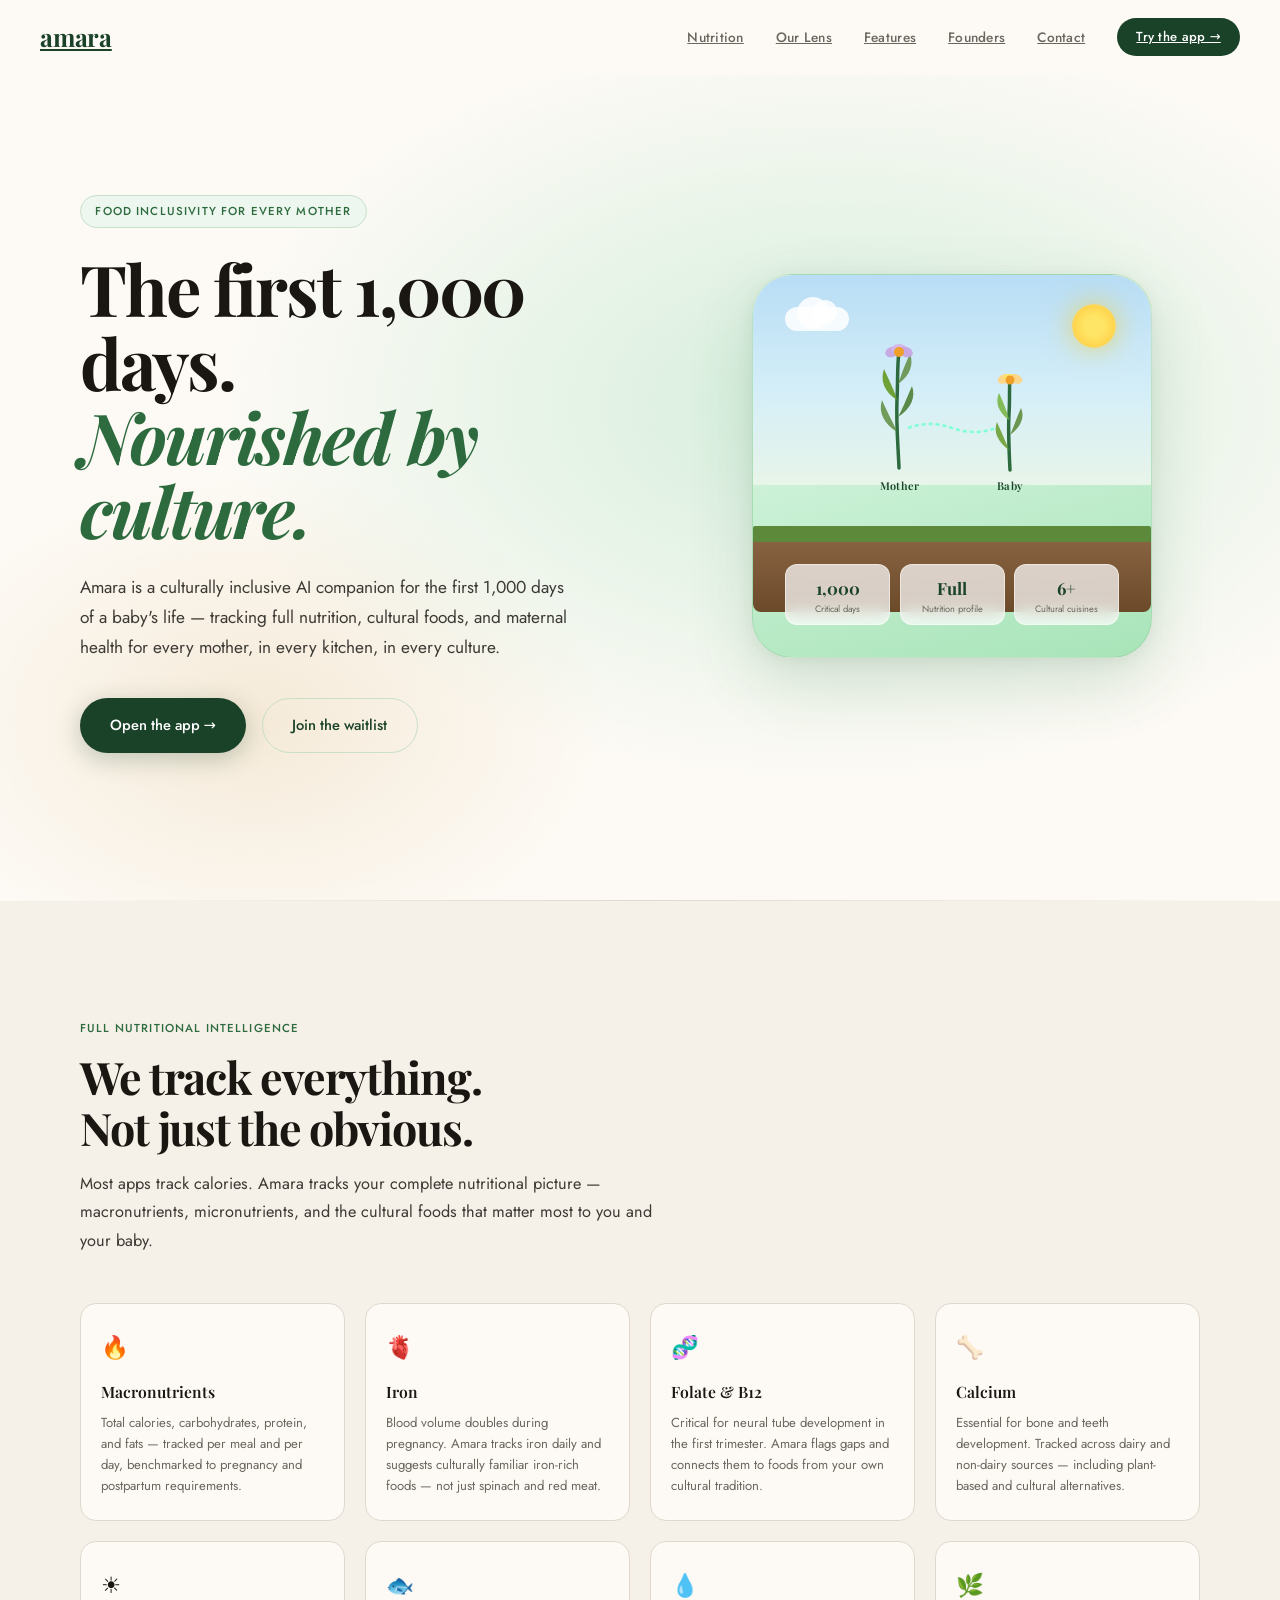
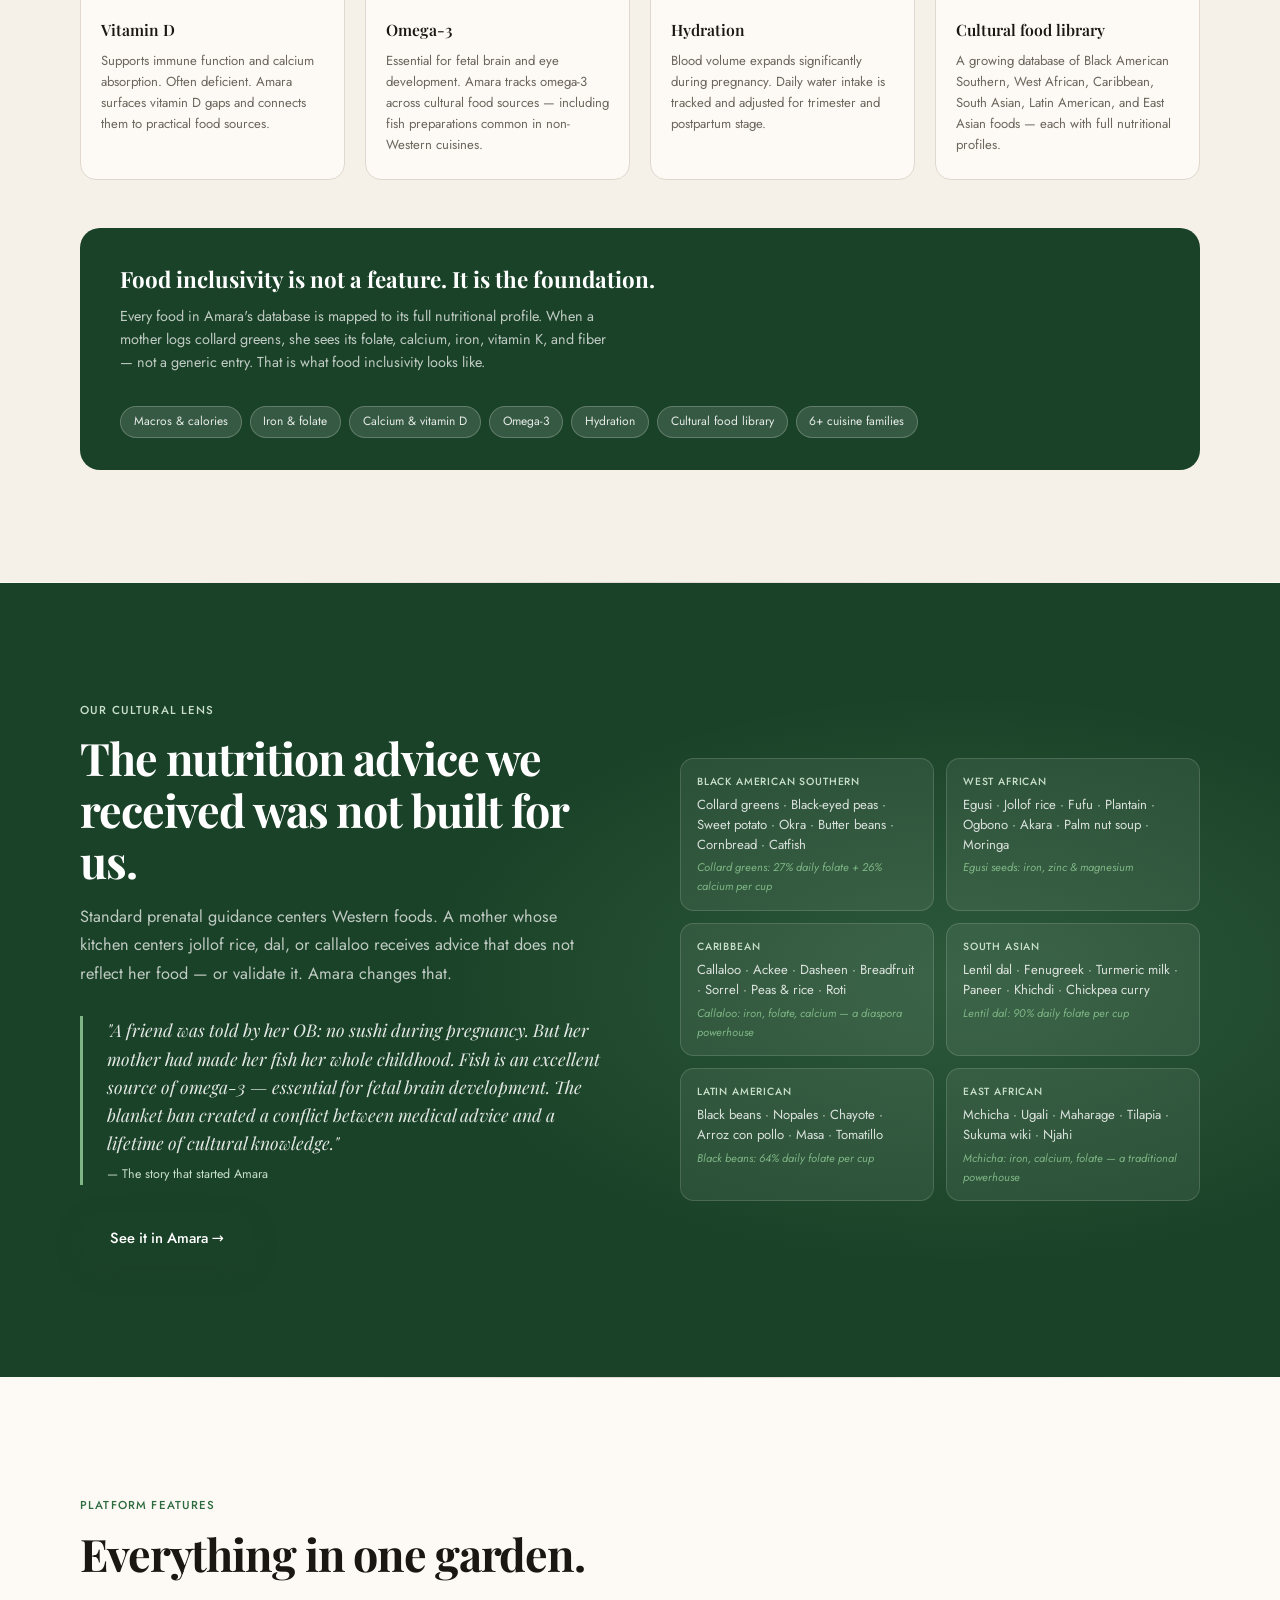
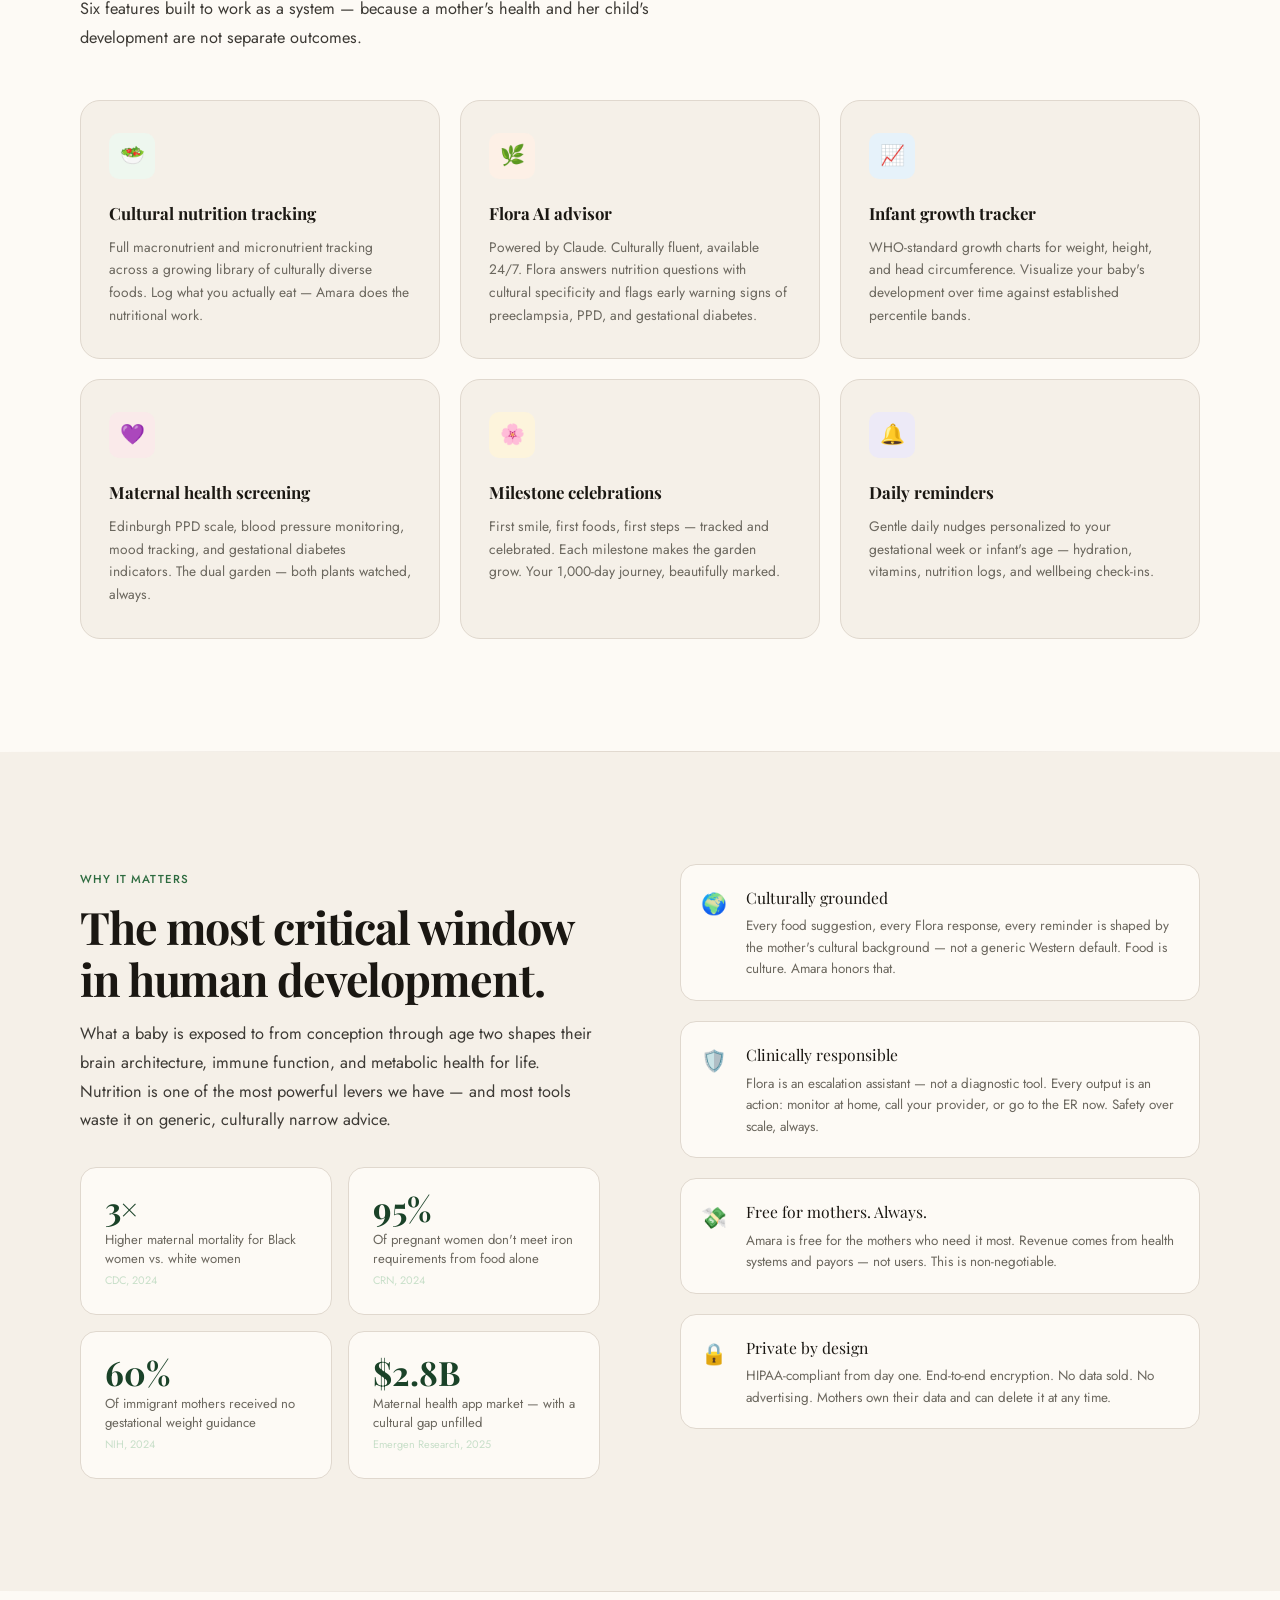
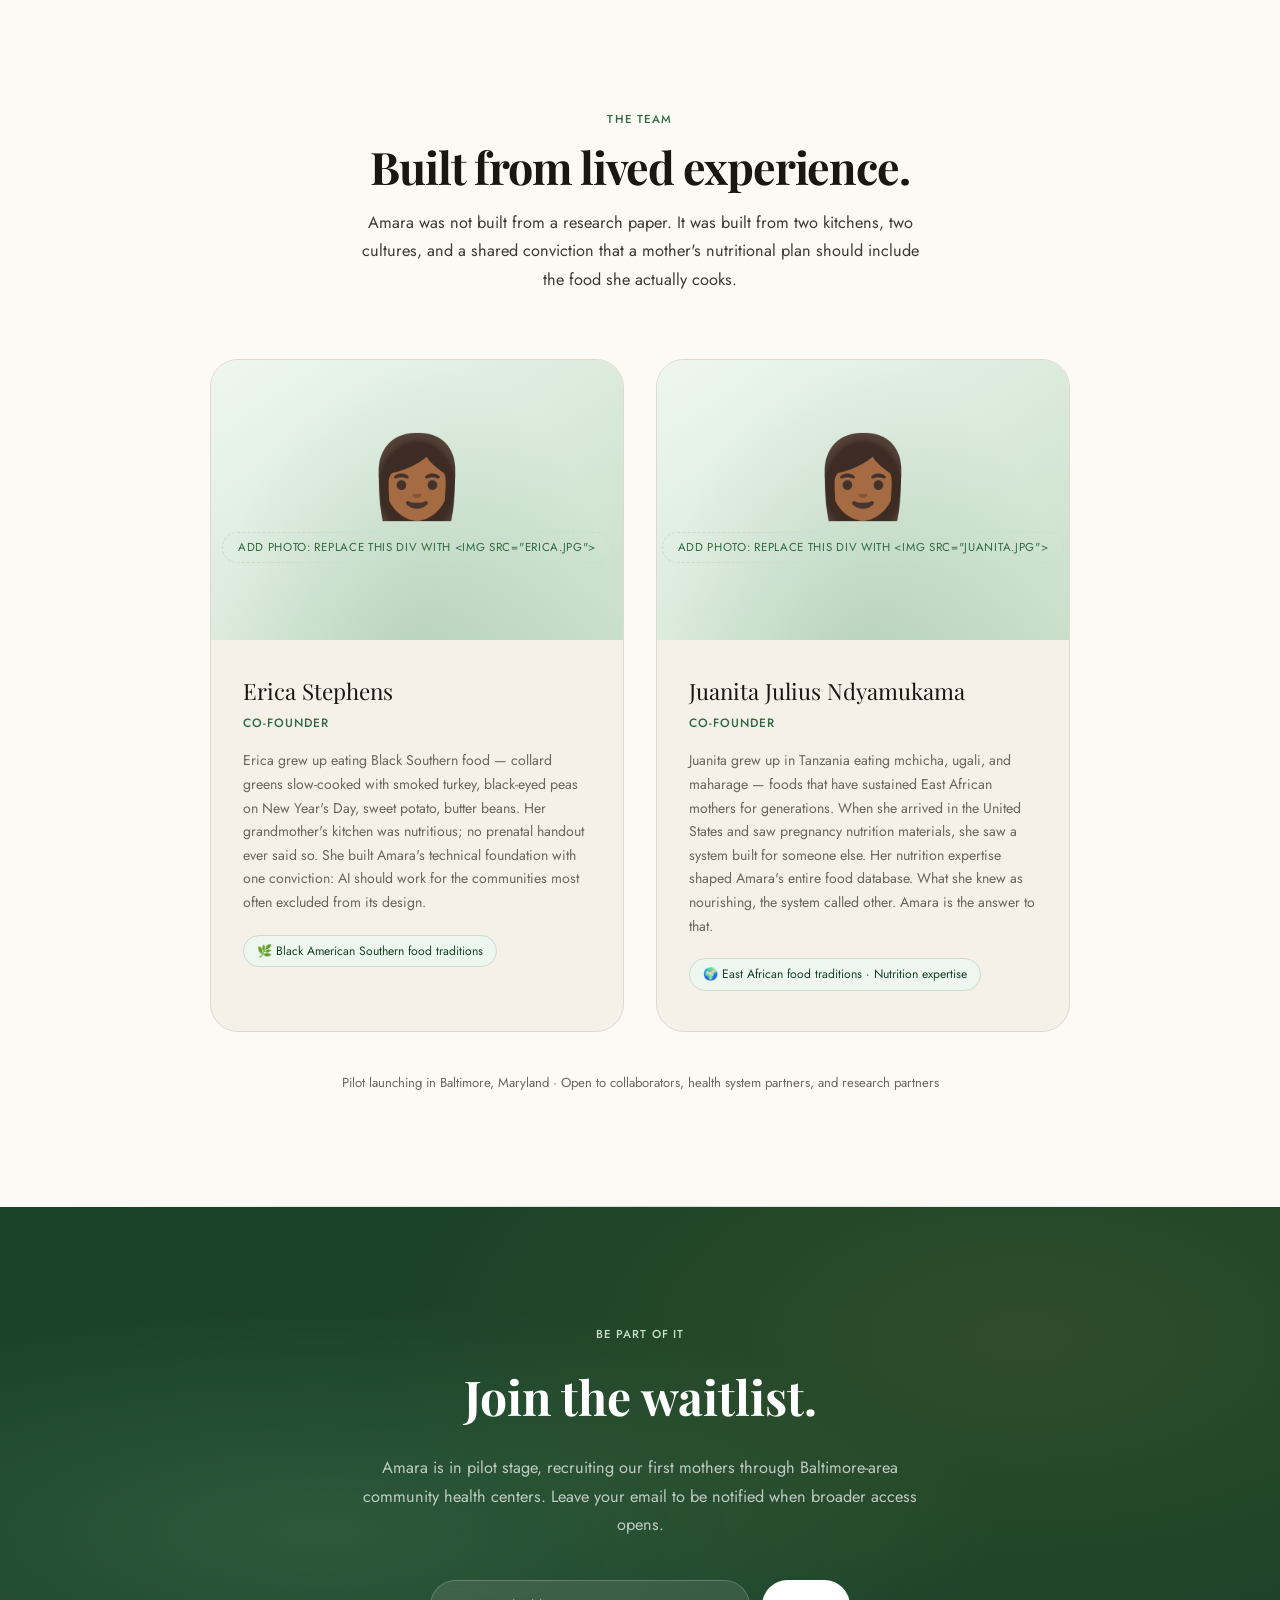
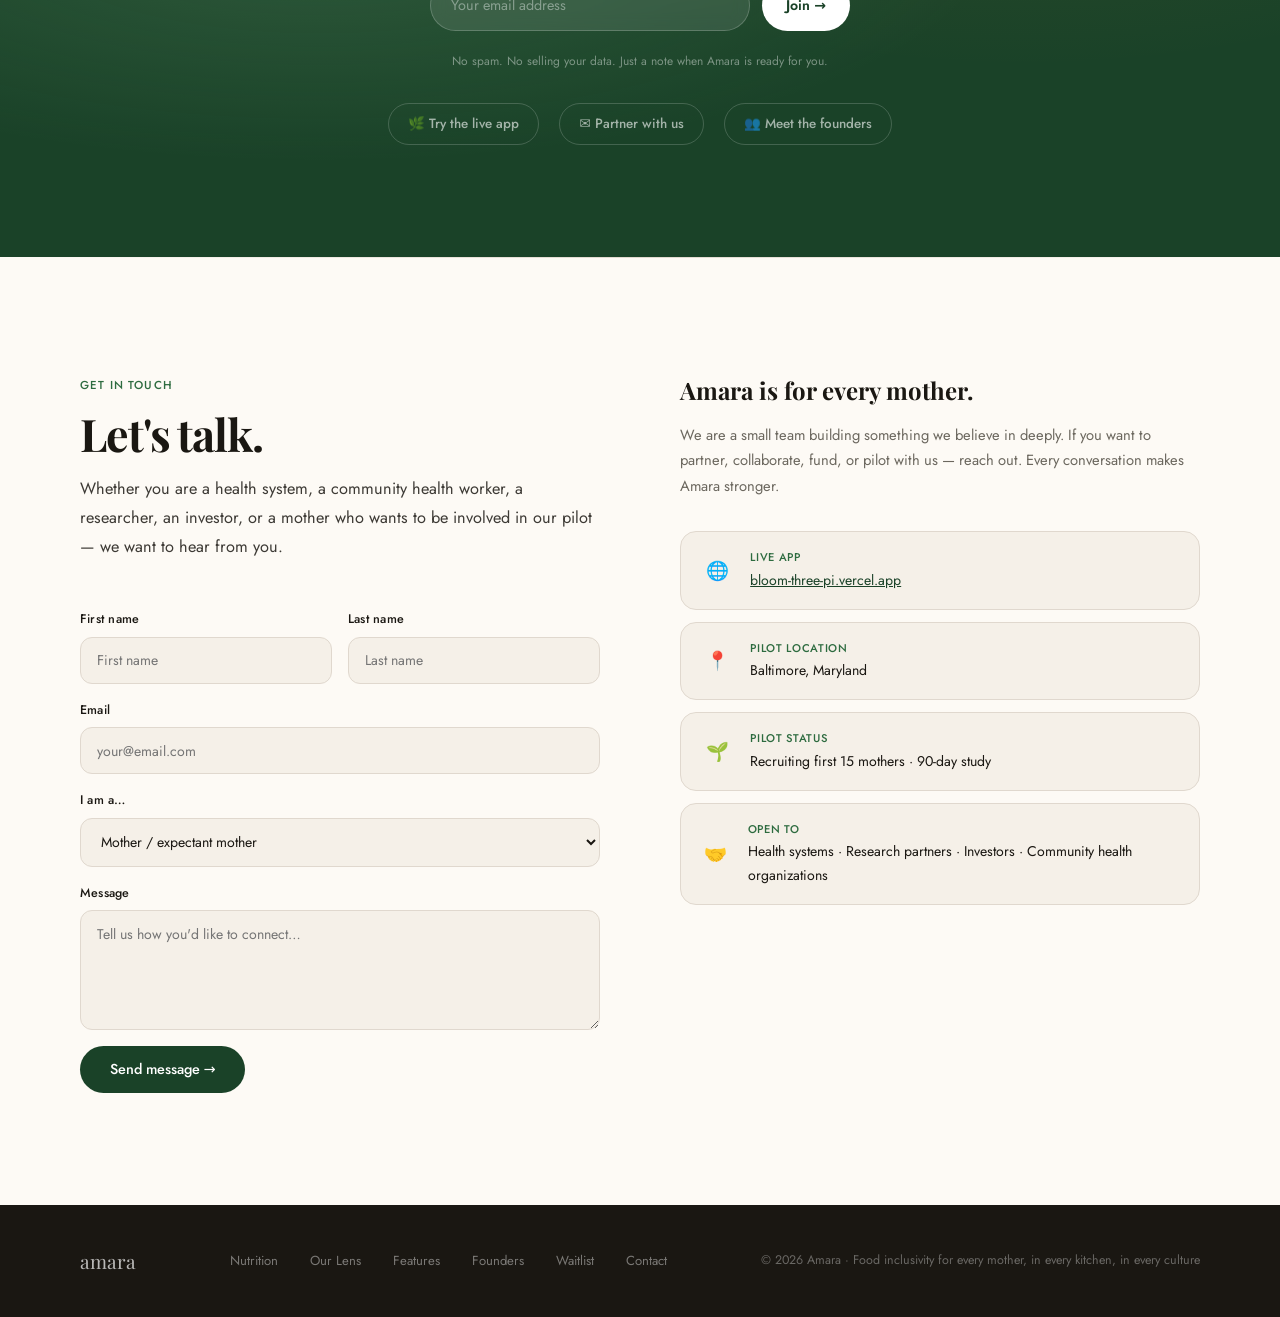
==== Index.html @ 3a2b5957 "Add files via upload" ====
<!DOCTYPE html>
<html lang="en">
<head>
<meta charset="UTF-8">
<meta name="viewport" content="width=device-width, initial-scale=1.0">
<title>Amara — Food Inclusivity for Every Mother</title>
<meta name="description" content="Amara is a culturally inclusive AI maternal and infant health companion for the first 1,000 days. Full nutrition tracking, cultural food library, and Flora AI — rooted in food inclusivity for every mother.">
<link rel="preconnect" href="https://fonts.googleapis.com">
<link rel="preconnect" href="https://fonts.gstatic.com" crossorigin>
<link href="https://fonts.googleapis.com/css2?family=Playfair+Display:ital,wght@0,400;0,500;0,700;1,400;1,600&family=Jost:wght@300;400;500&display=swap" rel="stylesheet">
<style>
:root {
  --sage:       #2D6B3F;
  --sage-dk:    #1A4228;
  --sage-md:    #3D7A52;
  --sage-lt:    #7FB685;
  --sage-pl:    #C8DFC9;
  --sage-bg:    #EEF7EF;
  --peach:      #D98060;
  --peach-lt:   #F5C4A8;
  --peach-bg:   #FDF0E6;
  --gold:       #C9993A;
  --gold-lt:    #F0D4A0;
  --gold-bg:    #FDF4DC;
  --rose:       #C47070;
  --rose-bg:    #FAEAEA;
  --sky:        #5B9FC2;
  --sky-bg:     #E6F2FA;
  --lav:        #8B7CC8;
  --lav-bg:     #EDEAF7;
  --cream:      #FDFAF5;
  --warm:       #F5F0E8;
  --earth:      #8B6544;
  --charcoal:   #1A1712;
  --slate:      #3D3A35;
  --muted:      #6B675E;
  --border:     #E0D8CE;
  --font-d:     'Playfair Display', Georgia, serif;
  --font-b:     'Jost', system-ui, sans-serif;
  --max:        1120px;
}
*,*::before,*::after{box-sizing:border-box;margin:0;padding:0}
html{scroll-behavior:smooth}
body{font-family:var(--font-b);background:var(--cream);color:var(--charcoal);line-height:1.7;overflow-x:hidden}

/* ── NAV ── */
nav{position:fixed;inset:0 0 auto;z-index:200;display:flex;align-items:center;justify-content:space-between;padding:1rem 2.5rem;background:rgba(253,250,245,.9);backdrop-filter:blur(20px);border-bottom:1px solid transparent;transition:border-color .3s}
nav.s{border-bottom-color:var(--border)}
.n-logo{font-family:var(--font-d);font-size:1.55rem;font-weight:700;color:var(--sage-dk);letter-spacing:-.01em}
.n-links{display:flex;gap:2rem;align-items:center}
.n-links a{font-size:.85rem;font-weight:500;color:var(--muted);letter-spacing:.02em;transition:color .2s}
.n-links a:hover{color:var(--sage)}
.n-cta{background:var(--sage-dk)!important;color:#fff!important;padding:.5rem 1.2rem;border-radius:100px;font-size:.82rem!important;transition:background .2s,transform .15s!important}
.n-cta:hover{background:var(--sage-md)!important;transform:translateY(-1px)}

/* ── HERO ── */
#hero{min-height:100vh;display:grid;place-items:center;padding:6rem 2.5rem 3rem;position:relative;overflow:hidden}
.h-bg{position:absolute;inset:0;background:radial-gradient(ellipse 80% 70% at 65% 45%, #d4eedc 0%, transparent 60%), radial-gradient(ellipse 50% 50% at 20% 80%, #f5ead8 0%, transparent 55%)}
.h-pattern{position:absolute;inset:0;opacity:.04;background-image:radial-gradient(circle, var(--sage) 1px, transparent 1px);background-size:32px 32px}
.hero-inner{max-width:var(--max);width:100%;display:grid;grid-template-columns:1.1fr 1fr;gap:5rem;align-items:center;position:relative;z-index:1}
.h-tag{display:inline-flex;align-items:center;gap:.5rem;font-size:.72rem;font-weight:500;letter-spacing:.1em;text-transform:uppercase;color:var(--sage);background:var(--sage-bg);border:1px solid var(--sage-pl);padding:.35rem .9rem;border-radius:100px;margin-bottom:1.5rem}
.h-title{font-family:var(--font-d);font-size:clamp(3rem,5.5vw,4.8rem);line-height:1.05;letter-spacing:-.03em;color:var(--charcoal);margin-bottom:1.5rem}
.h-title span{color:var(--sage);font-style:italic}
.h-body{font-size:1.08rem;color:var(--slate);line-height:1.75;margin-bottom:2.25rem;max-width:500px}
.h-actions{display:flex;gap:1rem;flex-wrap:wrap}
.btn-p{display:inline-flex;align-items:center;gap:.5rem;background:var(--sage-dk);color:#fff;padding:.85rem 1.85rem;border-radius:100px;font-family:var(--font-b);font-size:.92rem;font-weight:500;border:none;cursor:pointer;transition:all .2s;box-shadow:0 6px 24px rgba(26,66,40,.25);text-decoration:none}
.btn-p:hover{background:var(--sage-md);transform:translateY(-2px);box-shadow:0 10px 32px rgba(26,66,40,.32)}
.btn-s{display:inline-flex;align-items:center;gap:.5rem;background:transparent;color:var(--sage-dk);padding:.85rem 1.85rem;border-radius:100px;font-family:var(--font-b);font-size:.92rem;font-weight:500;border:1.5px solid var(--sage-pl);cursor:pointer;transition:all .2s;text-decoration:none}
.btn-s:hover{border-color:var(--sage-lt);background:var(--sage-bg)}

/* Tree of Life illustration */
.tree-wrap{position:relative;display:flex;justify-content:center;align-items:flex-end;padding-bottom:1rem}
.tree-card{background:linear-gradient(165deg,#e8f5e9 0%,#c8f0d4 50%,#a8e4b8 100%);border-radius:2.5rem;padding:2.5rem 2rem 2rem;border:1px solid rgba(125,182,133,.3);box-shadow:0 24px 64px rgba(45,107,63,.16),0 4px 16px rgba(45,107,63,.08);width:100%;max-width:400px;overflow:hidden;position:relative}
.t-sky{position:absolute;top:0;left:0;right:0;height:55%;background:linear-gradient(180deg,#b8ddf5 0%,#d4eef8 55%,#e8f5e9 100%);border-radius:2.5rem 2.5rem 0 0}
.t-sun{position:absolute;top:1.8rem;right:2.2rem;width:44px;height:44px;background:radial-gradient(circle,#FFE566 30%,#FFD54F 65%,transparent 100%);border-radius:50%;box-shadow:0 0 28px rgba(255,200,0,.55);animation:sun-pulse 4s ease-in-out infinite}
@keyframes sun-pulse{0%,100%{box-shadow:0 0 28px rgba(255,200,0,.55)}50%{box-shadow:0 0 48px rgba(255,200,0,.75)}}
.t-cloud{position:absolute;top:2rem;left:2rem;width:64px;height:24px;background:rgba(255,255,255,.85);border-radius:100px}
.t-cloud::before{content:'';position:absolute;top:-10px;left:12px;width:32px;height:32px;background:rgba(255,255,255,.85);border-radius:50%}
.t-cloud::after{content:'';position:absolute;top:-7px;left:28px;width:24px;height:24px;background:rgba(255,255,255,.85);border-radius:50%}
.t-plants{position:relative;z-index:2;display:flex;justify-content:center;gap:3rem;align-items:flex-end;padding:1.8rem 0 4rem}
.plant{display:flex;flex-direction:column;align-items:center;gap:.35rem}
.plant svg{animation:sway 5s ease-in-out infinite;transform-origin:50% 100%}
@keyframes sway{0%,100%{transform:rotate(-2.5deg)}50%{transform:rotate(2.5deg)}}
.pl{font-family:var(--font-d);font-size:.68rem;font-weight:600;color:var(--sage-dk);letter-spacing:.04em}
.bond{position:absolute;top:42%;left:50%;transform:translateX(-50%);width:88px;z-index:3}
.t-soil{position:absolute;bottom:2.8rem;left:0;right:0;height:78px;background:linear-gradient(180deg,#8B6544,#6B4A2A);border-radius:0 0 .5rem .5rem}
.t-soil::before{content:'';position:absolute;top:-8px;left:0;right:0;height:16px;background:#5C8A3A;border-radius:2px}
.t-stats{position:relative;z-index:2;display:grid;grid-template-columns:repeat(3,1fr);gap:.6rem;margin-top:.25rem}
.t-stat{background:rgba(255,255,255,.72);backdrop-filter:blur(8px);border-radius:.75rem;padding:.55rem .4rem;text-align:center;border:1px solid rgba(255,255,255,.5)}
.t-n{font-family:var(--font-d);font-size:1.05rem;font-weight:700;color:var(--sage-dk)}
.t-l{font-size:.58rem;color:var(--muted);margin-top:1px;line-height:1.3}

/* ── SECTION SHARED ── */
.sec{padding:7rem 2.5rem}
.container{max-width:var(--max);margin:0 auto}
.s-eye{display:inline-block;font-size:.72rem;font-weight:500;letter-spacing:.1em;text-transform:uppercase;color:var(--sage);margin-bottom:.75rem}
.s-title{font-family:var(--font-d);font-size:clamp(2rem,3.5vw,2.9rem);letter-spacing:-.025em;color:var(--charcoal);margin-bottom:1rem;line-height:1.15}
.s-body{font-size:1.02rem;color:var(--slate);line-height:1.75;max-width:580px;margin-bottom:3rem}
.rule{width:100%;height:1px;background:linear-gradient(90deg,transparent,var(--border),transparent);margin:0}

/* ── NUTRITION ── */
#nutrition{background:var(--warm)}
.nut-grid{display:grid;grid-template-columns:repeat(4,1fr);gap:1.25rem;margin-bottom:3rem}
.nut-card{background:var(--cream);border-radius:1rem;padding:1.5rem 1.25rem;border:1px solid var(--border);transition:transform .25s,box-shadow .25s,border-color .25s;position:relative;overflow:hidden}
.nut-card::after{content:'';position:absolute;top:0;left:0;right:0;height:3px;opacity:0;transition:opacity .25s}
.nut-card:hover{transform:translateY(-3px);box-shadow:0 12px 36px rgba(0,0,0,.08);border-color:var(--sage-pl)}
.nut-card:hover::after{opacity:1}
.nc-1::after{background:var(--sage)}
.nc-2::after{background:var(--peach)}
.nc-3::after{background:var(--gold)}
.nc-4::after{background:var(--rose)}
.nc-5::after{background:var(--sky)}
.nc-6::after{background:var(--lav)}
.nc-7::after{background:var(--sage-lt)}
.nc-8::after{background:var(--earth)}
.n-icon{font-size:1.4rem;margin-bottom:.8rem}
.n-title{font-family:var(--font-d);font-size:.98rem;font-weight:600;color:var(--charcoal);margin-bottom:.4rem}
.n-body{font-size:.82rem;color:var(--muted);line-height:1.6}
.nut-tagline{background:var(--sage-dk);color:#fff;border-radius:1.25rem;padding:2rem 2.5rem;display:flex;align-items:center;justify-content:space-between;gap:2rem;flex-wrap:wrap}
.nt-left h3{font-family:var(--font-d);font-size:1.4rem;color:#fff;margin-bottom:.4rem}
.nt-left p{font-size:.9rem;color:rgba(255,255,255,.72);line-height:1.6;max-width:500px}
.nt-right{display:flex;flex-wrap:wrap;gap:.5rem;flex-shrink:0}
.nt-pill{background:rgba(255,255,255,.12);border:1px solid rgba(255,255,255,.22);color:rgba(255,255,255,.88);font-size:.75rem;padding:.3rem .8rem;border-radius:100px;white-space:nowrap}

/* ── CULTURE ── */
#culture{background:var(--sage-dk);position:relative;overflow:hidden}
#culture::before{content:'';position:absolute;inset:0;background:radial-gradient(ellipse 70% 60% at 75% 50%,rgba(125,182,133,.2) 0%,transparent 60%);pointer-events:none}
.cult-inner{display:grid;grid-template-columns:1fr 1fr;gap:5rem;align-items:center}
.c-eye{color:var(--sage-pl)}
.c-title{color:#fff}
.c-body{color:rgba(255,255,255,.72);font-size:1.02rem;line-height:1.75;margin-bottom:1.5rem}
.c-quote{border-left:3px solid var(--sage-lt);padding-left:1.5rem;margin:1.75rem 0}
.c-quote p{font-family:var(--font-d);font-size:1.1rem;font-style:italic;color:rgba(255,255,255,.88);line-height:1.6}
.c-quote cite{display:block;font-size:.78rem;color:var(--sage-pl);margin-top:.4rem;font-style:normal}
.food-grid{display:grid;grid-template-columns:1fr 1fr;gap:.75rem}
.fp{background:rgba(255,255,255,.07);border:1px solid rgba(255,255,255,.14);border-radius:.85rem;padding:.85rem 1rem;transition:all .2s}
.fp:hover{background:rgba(255,255,255,.12);border-color:rgba(255,255,255,.25)}
.fp-lbl{font-size:.65rem;text-transform:uppercase;letter-spacing:.08em;color:var(--sage-pl);margin-bottom:.3rem;font-weight:500}
.fp-foods{font-size:.82rem;color:rgba(255,255,255,.82);line-height:1.5}
.fp-note{font-size:.7rem;color:var(--sage-lt);margin-top:.25rem;font-style:italic}

/* ── FEATURES ── */
#features{background:var(--cream)}
.feat-grid{display:grid;grid-template-columns:repeat(3,1fr);gap:1.25rem}
.feat-card{background:var(--warm);border-radius:1.25rem;padding:2rem 1.75rem;border:1px solid var(--border);transition:all .25s;position:relative}
.feat-card:hover{transform:translateY(-4px);box-shadow:0 16px 48px rgba(0,0,0,.08);border-color:var(--sage-pl);background:var(--cream)}
.f-icon{width:46px;height:46px;border-radius:10px;display:flex;align-items:center;justify-content:center;font-size:1.25rem;margin-bottom:1.25rem}
.fi-s{background:var(--sage-bg)}
.fi-p{background:var(--peach-bg)}
.fi-r{background:var(--rose-bg)}
.fi-g{background:var(--gold-bg)}
.fi-k{background:var(--sky-bg)}
.fi-l{background:var(--lav-bg)}
.f-title{font-family:var(--font-d);font-size:1.05rem;color:var(--charcoal);margin-bottom:.5rem}
.f-body{font-size:.86rem;color:var(--muted);line-height:1.65}

/* ── MISSION ── */
#mission{background:var(--warm)}
.miss-inner{display:grid;grid-template-columns:1fr 1fr;gap:5rem;align-items:start}
.m-stats{display:grid;grid-template-columns:1fr 1fr;gap:1rem;margin-top:2rem}
.m-stat{background:var(--cream);border-radius:1rem;padding:1.5rem;border:1px solid var(--border)}
.m-n{font-family:var(--font-d);font-size:2.1rem;font-weight:700;color:var(--sage-dk);line-height:1;margin-bottom:.3rem}
.m-l{font-size:.82rem;color:var(--muted);line-height:1.45}
.m-src{font-size:.68rem;color:var(--sage-pl);margin-top:.2rem}
.m-vals{display:flex;flex-direction:column;gap:1.25rem}
.m-val{display:flex;gap:1.2rem;align-items:flex-start;padding:1.25rem;border-radius:1rem;border:1px solid var(--border);background:var(--cream);transition:all .2s}
.m-val:hover{border-color:var(--sage-pl);transform:translateX(5px)}
.mv-icon{font-size:1.3rem;flex-shrink:0;margin-top:2px}
.mv-t{font-family:var(--font-d);font-size:.98rem;color:var(--charcoal);margin-bottom:.25rem}
.mv-b{font-size:.84rem;color:var(--muted);line-height:1.6}

/* ── FOUNDERS ── */
#founders{background:var(--cream)}
.found-intro{text-align:center;max-width:620px;margin:0 auto 4rem}
.found-intro .s-body{margin:0 auto}
.founders-grid{display:grid;grid-template-columns:repeat(2,1fr);gap:2rem;max-width:860px;margin:0 auto}
.f-card{background:var(--warm);border-radius:1.75rem;overflow:hidden;border:1px solid var(--border);transition:all .25s}
.f-card:hover{transform:translateY(-5px);box-shadow:0 20px 56px rgba(0,0,0,.09)}
.fc-photo{width:100%;height:280px;object-fit:cover;background:var(--sage-bg);display:block}
.fc-photo-ph{width:100%;height:280px;display:flex;flex-direction:column;align-items:center;justify-content:center;gap:1rem;background:linear-gradient(145deg,var(--sage-bg),var(--sage-pl));position:relative;overflow:hidden}
.fc-photo-ph::before{content:'';position:absolute;inset:0;background:radial-gradient(ellipse at 50% 110%,rgba(45,107,63,.15) 0%,transparent 70%)}
.fc-ph-icon{font-size:5rem;line-height:1;position:relative;z-index:1}
.fc-ph-inst{font-size:.72rem;color:var(--sage);letter-spacing:.06em;text-transform:uppercase;position:relative;z-index:1;text-align:center;padding:0 1rem;border:1px dashed var(--sage-pl);border-radius:100px;padding:.3rem .9rem}
.fc-body{padding:2rem}
.fc-name{font-family:var(--font-d);font-size:1.4rem;color:var(--charcoal);margin-bottom:.2rem}
.fc-role{font-size:.75rem;text-transform:uppercase;letter-spacing:.08em;color:var(--sage);font-weight:500;margin-bottom:1rem}
.fc-bio{font-size:.88rem;color:var(--muted);line-height:1.68;margin-bottom:1.25rem}
.fc-food{display:inline-flex;align-items:center;gap:.4rem;font-size:.76rem;background:var(--sage-bg);color:var(--sage-dk);padding:.3rem .8rem;border-radius:100px;border:1px solid var(--sage-pl);margin-bottom:.5rem}
/* How to add photo instruction */
.photo-note{background:var(--sage-dk);color:rgba(255,255,255,.9);font-size:.75rem;padding:.6rem 1rem;text-align:center;line-height:1.5}

/* ── WAITLIST ── */
#waitlist{background:var(--sage-dk);position:relative;overflow:hidden}
#waitlist::before{content:'';position:absolute;inset:0;background:radial-gradient(ellipse at 25% 50%,rgba(125,182,133,.2) 0%,transparent 50%),radial-gradient(ellipse at 80% 20%,rgba(201,153,58,.12) 0%,transparent 45%);pointer-events:none}
.wl-inner{max-width:560px;margin:0 auto;text-align:center;position:relative;z-index:1}
.wl-title{font-family:var(--font-d);font-size:clamp(2rem,4vw,3rem);color:#fff;margin-bottom:1rem}
.wl-body{color:rgba(255,255,255,.7);font-size:1.02rem;line-height:1.75;margin-bottom:2.5rem}
.wl-form{display:flex;gap:.75rem;max-width:420px;margin:0 auto 1.25rem}
.wl-in{flex:1;padding:.9rem 1.25rem;border-radius:100px;border:1.5px solid rgba(255,255,255,.2);background:rgba(255,255,255,.1);color:#fff;font-family:var(--font-b);font-size:.9rem;outline:none;transition:all .2s;backdrop-filter:blur(8px)}
.wl-in::placeholder{color:rgba(255,255,255,.4)}
.wl-in:focus{border-color:var(--sage-pl);background:rgba(255,255,255,.15)}
.wl-btn{padding:.9rem 1.5rem;border-radius:100px;border:none;background:#fff;color:var(--sage-dk);font-family:var(--font-b);font-size:.88rem;font-weight:600;cursor:pointer;white-space:nowrap;transition:all .2s}
.wl-btn:hover{transform:translateY(-2px);box-shadow:0 8px 24px rgba(0,0,0,.2)}
.wl-note{font-size:.75rem;color:rgba(255,255,255,.42);margin-bottom:2rem}
.wl-ok{display:none;font-family:var(--font-d);font-style:italic;color:var(--sage-pl);font-size:1.1rem;padding:1rem}
.wl-links{display:flex;justify-content:center;gap:1.25rem;flex-wrap:wrap}
.wl-lnk{display:inline-flex;align-items:center;gap:.4rem;color:rgba(255,255,255,.6);font-size:.84rem;font-weight:500;padding:.55rem 1.2rem;border-radius:100px;border:1px solid rgba(255,255,255,.18);transition:all .2s;text-decoration:none}
.wl-lnk:hover{color:#fff;border-color:rgba(255,255,255,.45);background:rgba(255,255,255,.08)}

/* ── CONTACT ── */
#contact{background:var(--cream)}
.con-inner{display:grid;grid-template-columns:1fr 1fr;gap:5rem;align-items:start}
.con-form{display:flex;flex-direction:column;gap:1rem}
.form-row{display:grid;grid-template-columns:1fr 1fr;gap:1rem}
.fg{display:flex;flex-direction:column;gap:.4rem}
.fl{font-size:.78rem;font-weight:500;color:var(--charcoal);letter-spacing:.02em}
.fi,.ft,.fs{padding:.78rem 1rem;border-radius:.75rem;border:1.5px solid var(--border);background:var(--warm);font-family:var(--font-b);font-size:.88rem;color:var(--charcoal);outline:none;transition:border-color .2s}
.fi:focus,.ft:focus,.fs:focus{border-color:var(--sage-lt);background:#fff}
.ft{resize:vertical;min-height:120px}
.f-sub{align-self:flex-start;padding:.82rem 1.85rem;border-radius:100px;border:none;background:var(--sage-dk);color:#fff;font-family:var(--font-b);font-size:.9rem;font-weight:500;cursor:pointer;transition:all .2s}
.f-sub:hover{background:var(--sage-md);transform:translateY(-1px)}
.con-info h3{font-family:var(--font-d);font-size:1.5rem;color:var(--charcoal);margin-bottom:.75rem}
.con-info p{color:var(--muted);font-size:.92rem;line-height:1.72;margin-bottom:2rem}
.cc{display:flex;flex-direction:column;gap:.75rem}
.c-card{display:flex;align-items:center;gap:1rem;padding:1rem 1.2rem;background:var(--warm);border-radius:1rem;border:1px solid var(--border);transition:border-color .2s}
.c-card:hover{border-color:var(--sage-pl)}
.c-ic{font-size:1.15rem;width:34px;text-align:center}
.c-lbl{font-size:.7rem;text-transform:uppercase;letter-spacing:.06em;color:var(--sage);font-weight:500;margin-bottom:.1rem}
.c-val{font-size:.88rem;color:var(--charcoal)}

/* ── FOOTER ── */
footer{background:var(--charcoal);padding:2.5rem;text-align:center}
.ft-inner{max-width:var(--max);margin:0 auto;display:flex;justify-content:space-between;align-items:center;flex-wrap:wrap;gap:1rem}
.ft-logo{font-family:var(--font-d);font-size:1.2rem;color:rgba(255,255,255,.7)}
.ft-links{display:flex;gap:2rem}
.ft-links a{font-size:.82rem;color:rgba(255,255,255,.42);transition:color .2s;text-decoration:none}
.ft-links a:hover{color:rgba(255,255,255,.8)}
.ft-copy{font-size:.78rem;color:rgba(255,255,255,.35)}

/* ── ANIMATIONS ── */
.fade{opacity:0;transform:translateY(24px);transition:opacity .7s ease,transform .7s ease}
.fade.in{opacity:1;transform:translateY(0)}
.d1{transition-delay:.1s}.d2{transition-delay:.18s}.d3{transition-delay:.26s}
.d4{transition-delay:.34s}.d5{transition-delay:.42s}.d6{transition-delay:.5s}

/* ── RESPONSIVE ── */
@media(max-width:960px){
  .hero-inner,.cult-inner,.miss-inner,.con-inner{grid-template-columns:1fr;gap:2.5rem}
  .nut-grid{grid-template-columns:repeat(2,1fr)}
  .feat-grid{grid-template-columns:1fr 1fr}
  .tree-wrap{order:-1}
  .tree-card{max-width:340px;margin:0 auto}
  .founders-grid{grid-template-columns:1fr;max-width:420px}
  nav .n-links{display:none}
}
@media(max-width:600px){
  .nut-grid,.feat-grid{grid-template-columns:1fr}
  .m-stats{grid-template-columns:1fr 1fr}
  .food-grid{grid-template-columns:1fr}
  .form-row{grid-template-columns:1fr}
  .wl-form{flex-direction:column}
  .ft-inner{flex-direction:column;text-align:center}
  .ft-links{justify-content:center}
  .wl-links{flex-direction:column;align-items:center}
  .nut-tagline{flex-direction:column}
}
</style>
</head>
<body>

<!-- NAV -->
<nav id="nav">
  <a href="#hero" class="n-logo">amara</a>
  <div class="n-links">
    <a href="#nutrition">Nutrition</a>
    <a href="#culture">Our Lens</a>
    <a href="#features">Features</a>
    <a href="#founders">Founders</a>
    <a href="#contact">Contact</a>
    <a href="https://bloom-three-pi.vercel.app" target="_blank" class="n-cta">Try the app →</a>
  </div>
</nav>

<!-- HERO -->
<section id="hero">
  <div class="h-bg"></div>
  <div class="h-pattern"></div>
  <div class="hero-inner">
    <div>
      <div class="h-tag">Food inclusivity for every mother</div>
      <h1 class="h-title">The first 1,000 days.<br><span>Nourished by culture.</span></h1>
      <p class="h-body">Amara is a culturally inclusive AI companion for the first 1,000 days of a baby's life — tracking full nutrition, cultural foods, and maternal health for every mother, in every kitchen, in every culture.</p>
      <div class="h-actions">
        <a href="https://bloom-three-pi.vercel.app" target="_blank" class="btn-p">Open the app →</a>
        <a href="#waitlist" class="btn-s">Join the waitlist</a>
      </div>
    </div>
    <div class="tree-wrap">
      <div class="tree-card">
        <div class="t-sky">
          <div class="t-sun"></div>
          <div class="t-cloud"></div>
        </div>
        <div class="t-plants">
          <!-- Mama plant (lavender flower) -->
          <div class="plant">
            <svg width="68" height="128" viewBox="0 0 68 128" fill="none" style="animation-duration:5.2s">
              <path d="M34 124 C33 100 31 80 32 55 C33 38 32 22 34 8" stroke="#2D6B3F" stroke-width="3.5" stroke-linecap="round"/>
              <path d="M32 88 C19 80 13 68 17 56 C23 70 29 80 32 88" fill="#5C8A3A" opacity=".82"/>
              <path d="M33 73 C46 65 51 53 47 42 C41 56 37 66 33 73" fill="#4A7C2F" opacity=".88"/>
              <path d="M32 56 C19 48 15 36 19 25 C25 38 30 48 32 56" fill="#639922" opacity=".9"/>
              <path d="M33 40 C45 32 49 20 45 10 C39 22 36 32 33 40" fill="#5C8A3A" opacity=".82"/>
              <ellipse cx="27" cy="8" rx="7" ry="5" fill="#C8A4E0" opacity=".9" transform="rotate(-22,27,8)"/>
              <ellipse cx="34" cy="5" rx="7.5" ry="5" fill="#D4B4EC" opacity=".9"/>
              <ellipse cx="41" cy="8" rx="7" ry="5" fill="#C8A4E0" opacity=".9" transform="rotate(22,41,8)"/>
              <circle cx="34" cy="8" r="5" fill="#EF9F27"/>
            </svg>
            <span class="pl">Mother</span>
          </div>
          <!-- Animated bond -->
          <svg class="bond" viewBox="0 0 88 20" fill="none">
            <path d="M0 10 Q22 2 44 10 Q66 18 88 10" stroke="#7FFFD4" stroke-width="2.5" stroke-dasharray="4 3">
              <animate attributeName="stroke-dashoffset" values="0;-28" dur="2s" repeatCount="indefinite"/>
            </path>
          </svg>
          <!-- Baby plant (gold flower) -->
          <div class="plant">
            <svg width="58" height="98" viewBox="0 0 58 98" fill="none" style="animation-duration:4s;animation-delay:-.8s">
              <path d="M29 96 C28 76 27 58 28 40 C29 26 28 14 29 4" stroke="#2D6B3F" stroke-width="3.5" stroke-linecap="round"/>
              <path d="M28 76 C17 68 12 58 16 48 C21 60 26 70 28 76" fill="#639922" opacity=".82"/>
              <path d="M29 61 C40 53 44 43 40 34 C35 45 32 55 29 61" fill="#5C8A3A" opacity=".88"/>
              <path d="M28 46 C17 38 14 28 18 19 C23 30 27 40 28 46" fill="#7AB648" opacity=".9"/>
              <ellipse cx="23" cy="5" rx="6.5" ry="4.5" fill="#FFD580" opacity=".9" transform="rotate(-22,23,5)"/>
              <ellipse cx="29" cy="3" rx="6.5" ry="4.5" fill="#FFE566" opacity=".9"/>
              <ellipse cx="35" cy="5" rx="6.5" ry="4.5" fill="#FFD580" opacity=".9" transform="rotate(22,35,5)"/>
              <circle cx="29" cy="6" r="4.5" fill="#EF9F27"/>
            </svg>
            <span class="pl">Baby</span>
          </div>
        </div>
        <div class="t-soil"></div>
        <div class="t-stats">
          <div class="t-stat"><div class="t-n">1,000</div><div class="t-l">Critical days</div></div>
          <div class="t-stat"><div class="t-n">Full</div><div class="t-l">Nutrition profile</div></div>
          <div class="t-stat"><div class="t-n">6+</div><div class="t-l">Cultural cuisines</div></div>
        </div>
      </div>
    </div>
  </div>
</section>

<div class="rule"></div>

<!-- NUTRITION -->
<section id="nutrition" class="sec">
  <div class="container">
    <span class="s-eye fade">Full nutritional intelligence</span>
    <h2 class="s-title fade d1">We track everything.<br>Not just the obvious.</h2>
    <p class="s-body fade d2">Most apps track calories. Amara tracks your complete nutritional picture — macronutrients, micronutrients, and the cultural foods that matter most to you and your baby.</p>

    <div class="nut-grid">
      <div class="nut-card nc-1 fade d1">
        <div class="n-icon">🔥</div>
        <div class="n-title">Macronutrients</div>
        <p class="n-body">Total calories, carbohydrates, protein, and fats — tracked per meal and per day, benchmarked to pregnancy and postpartum requirements.</p>
      </div>
      <div class="nut-card nc-2 fade d2">
        <div class="n-icon">🫀</div>
        <div class="n-title">Iron</div>
        <p class="n-body">Blood volume doubles during pregnancy. Amara tracks iron daily and suggests culturally familiar iron-rich foods — not just spinach and red meat.</p>
      </div>
      <div class="nut-card nc-3 fade d3">
        <div class="n-icon">🧬</div>
        <div class="n-title">Folate & B12</div>
        <p class="n-body">Critical for neural tube development in the first trimester. Amara flags gaps and connects them to foods from your own cultural tradition.</p>
      </div>
      <div class="nut-card nc-4 fade d4">
        <div class="n-icon">🦴</div>
        <div class="n-title">Calcium</div>
        <p class="n-body">Essential for bone and teeth development. Tracked across dairy and non-dairy sources — including plant-based and cultural alternatives.</p>
      </div>
      <div class="nut-card nc-5 fade d5">
        <div class="n-icon">☀️</div>
        <div class="n-title">Vitamin D</div>
        <p class="n-body">Supports immune function and calcium absorption. Often deficient. Amara surfaces vitamin D gaps and connects them to practical food sources.</p>
      </div>
      <div class="nut-card nc-6 fade d6">
        <div class="n-icon">🐟</div>
        <div class="n-title">Omega-3</div>
        <p class="n-body">Essential for fetal brain and eye development. Amara tracks omega-3 across cultural food sources — including fish preparations common in non-Western cuisines.</p>
      </div>
      <div class="nut-card nc-7 fade d1">
        <div class="n-icon">💧</div>
        <div class="n-title">Hydration</div>
        <p class="n-body">Blood volume expands significantly during pregnancy. Daily water intake is tracked and adjusted for trimester and postpartum stage.</p>
      </div>
      <div class="nut-card nc-8 fade d2">
        <div class="n-icon">🌿</div>
        <div class="n-title">Cultural food library</div>
        <p class="n-body">A growing database of Black American Southern, West African, Caribbean, South Asian, Latin American, and East Asian foods — each with full nutritional profiles.</p>
      </div>
    </div>

    <div class="nut-tagline fade">
      <div class="nt-left">
        <h3>Food inclusivity is not a feature. It is the foundation.</h3>
        <p>Every food in Amara's database is mapped to its full nutritional profile. When a mother logs collard greens, she sees its folate, calcium, iron, vitamin K, and fiber — not a generic entry. That is what food inclusivity looks like.</p>
      </div>
      <div class="nt-right">
        <span class="nt-pill">Macros & calories</span>
        <span class="nt-pill">Iron & folate</span>
        <span class="nt-pill">Calcium & vitamin D</span>
        <span class="nt-pill">Omega-3</span>
        <span class="nt-pill">Hydration</span>
        <span class="nt-pill">Cultural food library</span>
        <span class="nt-pill">6+ cuisine families</span>
      </div>
    </div>
  </div>
</section>

<div class="rule"></div>

<!-- CULTURE -->
<section id="culture" class="sec">
  <div class="container">
    <div class="cult-inner">
      <div>
        <span class="s-eye c-eye fade">Our cultural lens</span>
        <h2 class="s-title c-title fade d1">The nutrition advice we received was not built for us.</h2>
        <p class="c-body fade d2">Standard prenatal guidance centers Western foods. A mother whose kitchen centers jollof rice, dal, or callaloo receives advice that does not reflect her food — or validate it. Amara changes that.</p>
        <div class="c-quote fade d3">
          <p>"A friend was told by her OB: no sushi during pregnancy. But her mother had made her fish her whole childhood. Fish is an excellent source of omega-3 — essential for fetal brain development. The blanket ban created a conflict between medical advice and a lifetime of cultural knowledge."</p>
          <cite>— The story that started Amara</cite>
        </div>
        <a href="https://bloom-three-pi.vercel.app" target="_blank" class="btn-p fade d4" style="display:inline-flex">See it in Amara →</a>
      </div>
      <div class="food-grid fade d2">
        <div class="fp">
          <div class="fp-lbl">Black American Southern</div>
          <div class="fp-foods">Collard greens · Black-eyed peas · Sweet potato · Okra · Butter beans · Cornbread · Catfish</div>
          <div class="fp-note">Collard greens: 27% daily folate + 26% calcium per cup</div>
        </div>
        <div class="fp">
          <div class="fp-lbl">West African</div>
          <div class="fp-foods">Egusi · Jollof rice · Fufu · Plantain · Ogbono · Akara · Palm nut soup · Moringa</div>
          <div class="fp-note">Egusi seeds: iron, zinc & magnesium</div>
        </div>
        <div class="fp">
          <div class="fp-lbl">Caribbean</div>
          <div class="fp-foods">Callaloo · Ackee · Dasheen · Breadfruit · Sorrel · Peas & rice · Roti</div>
          <div class="fp-note">Callaloo: iron, folate, calcium — a diaspora powerhouse</div>
        </div>
        <div class="fp">
          <div class="fp-lbl">South Asian</div>
          <div class="fp-foods">Lentil dal · Fenugreek · Turmeric milk · Paneer · Khichdi · Chickpea curry</div>
          <div class="fp-note">Lentil dal: 90% daily folate per cup</div>
        </div>
        <div class="fp">
          <div class="fp-lbl">Latin American</div>
          <div class="fp-foods">Black beans · Nopales · Chayote · Arroz con pollo · Masa · Tomatillo</div>
          <div class="fp-note">Black beans: 64% daily folate per cup</div>
        </div>
        <div class="fp">
          <div class="fp-lbl">East African</div>
          <div class="fp-foods">Mchicha · Ugali · Maharage · Tilapia · Sukuma wiki · Njahi</div>
          <div class="fp-note">Mchicha: iron, calcium, folate — a traditional powerhouse</div>
        </div>
      </div>
    </div>
  </div>
</section>

<div class="rule"></div>

<!-- FEATURES -->
<section id="features" class="sec">
  <div class="container">
    <span class="s-eye fade">Platform features</span>
    <h2 class="s-title fade d1">Everything in one garden.</h2>
    <p class="s-body fade d2">Six features built to work as a system — because a mother's health and her child's development are not separate outcomes.</p>
    <div class="feat-grid">
      <div class="feat-card fade d1">
        <div class="f-icon fi-s">🥗</div>
        <h3 class="f-title">Cultural nutrition tracking</h3>
        <p class="f-body">Full macronutrient and micronutrient tracking across a growing library of culturally diverse foods. Log what you actually eat — Amara does the nutritional work.</p>
      </div>
      <div class="feat-card fade d2">
        <div class="f-icon fi-p">🌿</div>
        <h3 class="f-title">Flora AI advisor</h3>
        <p class="f-body">Powered by Claude. Culturally fluent, available 24/7. Flora answers nutrition questions with cultural specificity and flags early warning signs of preeclampsia, PPD, and gestational diabetes.</p>
      </div>
      <div class="feat-card fade d3">
        <div class="f-icon fi-k">📈</div>
        <h3 class="f-title">Infant growth tracker</h3>
        <p class="f-body">WHO-standard growth charts for weight, height, and head circumference. Visualize your baby's development over time against established percentile bands.</p>
      </div>
      <div class="feat-card fade d4">
        <div class="f-icon fi-r">💜</div>
        <h3 class="f-title">Maternal health screening</h3>
        <p class="f-body">Edinburgh PPD scale, blood pressure monitoring, mood tracking, and gestational diabetes indicators. The dual garden — both plants watched, always.</p>
      </div>
      <div class="feat-card fade d5">
        <div class="f-icon fi-g">🌸</div>
        <h3 class="f-title">Milestone celebrations</h3>
        <p class="f-body">First smile, first foods, first steps — tracked and celebrated. Each milestone makes the garden grow. Your 1,000-day journey, beautifully marked.</p>
      </div>
      <div class="feat-card fade d6">
        <div class="f-icon fi-l">🔔</div>
        <h3 class="f-title">Daily reminders</h3>
        <p class="f-body">Gentle daily nudges personalized to your gestational week or infant's age — hydration, vitamins, nutrition logs, and wellbeing check-ins.</p>
      </div>
    </div>
  </div>
</section>

<div class="rule"></div>

<!-- MISSION -->
<section id="mission" class="sec">
  <div class="container">
    <div class="miss-inner">
      <div>
        <span class="s-eye fade">Why it matters</span>
        <h2 class="s-title fade d1">The most critical window in human development.</h2>
        <p class="s-body fade d2" style="margin-bottom:0">What a baby is exposed to from conception through age two shapes their brain architecture, immune function, and metabolic health for life. Nutrition is one of the most powerful levers we have — and most tools waste it on generic, culturally narrow advice.</p>
        <div class="m-stats fade d3">
          <div class="m-stat"><div class="m-n">3×</div><div class="m-l">Higher maternal mortality for Black women vs. white women</div><div class="m-src">CDC, 2024</div></div>
          <div class="m-stat"><div class="m-n">95%</div><div class="m-l">Of pregnant women don't meet iron requirements from food alone</div><div class="m-src">CRN, 2024</div></div>
          <div class="m-stat"><div class="m-n">60%</div><div class="m-l">Of immigrant mothers received no gestational weight guidance</div><div class="m-src">NIH, 2024</div></div>
          <div class="m-stat"><div class="m-n">$2.8B</div><div class="m-l">Maternal health app market — with a cultural gap unfilled</div><div class="m-src">Emergen Research, 2025</div></div>
        </div>
      </div>
      <div class="m-vals">
        <div class="m-val fade d1"><div class="mv-icon">🌍</div><div><div class="mv-t">Culturally grounded</div><p class="mv-b">Every food suggestion, every Flora response, every reminder is shaped by the mother's cultural background — not a generic Western default. Food is culture. Amara honors that.</p></div></div>
        <div class="m-val fade d2"><div class="mv-icon">🛡️</div><div><div class="mv-t">Clinically responsible</div><p class="mv-b">Flora is an escalation assistant — not a diagnostic tool. Every output is an action: monitor at home, call your provider, or go to the ER now. Safety over scale, always.</p></div></div>
        <div class="m-val fade d3"><div class="mv-icon">💸</div><div><div class="mv-t">Free for mothers. Always.</div><p class="mv-b">Amara is free for the mothers who need it most. Revenue comes from health systems and payors — not users. This is non-negotiable.</p></div></div>
        <div class="m-val fade d4"><div class="mv-icon">🔒</div><div><div class="mv-t">Private by design</div><p class="mv-b">HIPAA-compliant from day one. End-to-end encryption. No data sold. No advertising. Mothers own their data and can delete it at any time.</p></div></div>
      </div>
    </div>
  </div>
</section>

<div class="rule"></div>

<!-- FOUNDERS -->
<section id="founders" class="sec">
  <div class="container">
    <div class="found-intro fade">
      <span class="s-eye">The team</span>
      <h2 class="s-title">Built from lived experience.</h2>
      <p class="s-body">Amara was not built from a research paper. It was built from two kitchens, two cultures, and a shared conviction that a mother's nutritional plan should include the food she actually cooks.</p>
    </div>

    <div class="founders-grid">

      <!-- ERICA -->
      <div class="f-card fade d1">
        <!--
          TO ADD YOUR PHOTO:
          Replace the div below with:
          <img src="erica-photo.jpg" alt="Erica Stephens" class="fc-photo">

          Photo tips:
          - Use a square or portrait crop (minimum 400×280px)
          - Place the image file in the same folder as this HTML file
          - Good lighting, professional or natural setting
        -->
        <div class="fc-photo-ph">
          <div class="fc-ph-icon">👩🏾</div>
          <div class="fc-ph-inst">Add photo: replace this div with &lt;img src="erica.jpg"&gt;</div>
        </div>
        <div class="fc-body">
          <div class="fc-name">Erica Stephens</div>
          <div class="fc-role">Co-Founder</div>
          <p class="fc-bio">Erica grew up eating Black Southern food — collard greens slow-cooked with smoked turkey, black-eyed peas on New Year's Day, sweet potato, butter beans. Her grandmother's kitchen was nutritious; no prenatal handout ever said so. She built Amara's technical foundation with one conviction: AI should work for the communities most often excluded from its design.</p>
          <div class="fc-food">🌿 Black American Southern food traditions</div>
        </div>
      </div>

      <!-- JUANITA -->
      <div class="f-card fade d2">
        <!--
          TO ADD YOUR PHOTO:
          Replace the div below with:
          <img src="juanita-photo.jpg" alt="Juanita Julius Ndyamukama" class="fc-photo">
        -->
        <div class="fc-photo-ph" style="background:linear-gradient(145deg,var(--sage-bg),var(--sage-pl))">
          <div class="fc-ph-icon">👩🏾</div>
          <div class="fc-ph-inst">Add photo: replace this div with &lt;img src="juanita.jpg"&gt;</div>
        </div>
        <div class="fc-body">
          <div class="fc-name">Juanita Julius Ndyamukama</div>
          <div class="fc-role">Co-Founder</div>
          <p class="fc-bio">Juanita grew up in Tanzania eating mchicha, ugali, and maharage — foods that have sustained East African mothers for generations. When she arrived in the United States and saw pregnancy nutrition materials, she saw a system built for someone else. Her nutrition expertise shaped Amara's entire food database. What she knew as nourishing, the system called other. Amara is the answer to that.</p>
          <div class="fc-food">🌍 East African food traditions · Nutrition expertise</div>
        </div>
      </div>

    </div>

    <p class="fade" style="text-align:center;margin-top:2.5rem;font-size:.82rem;color:var(--muted)">
      Pilot launching in Baltimore, Maryland · Open to collaborators, health system partners, and research partners
    </p>
  </div>
</section>

<div class="rule"></div>

<!-- WAITLIST -->
<section id="waitlist" class="sec">
  <div class="wl-inner fade">
    <span class="s-eye" style="color:var(--sage-pl)">Be part of it</span>
    <h2 class="wl-title">Join the waitlist.</h2>
    <p class="wl-body">Amara is in pilot stage, recruiting our first mothers through Baltimore-area community health centers. Leave your email to be notified when broader access opens.</p>
    <form class="wl-form" onsubmit="handleWL(event)">
      <input type="email" class="wl-in" placeholder="Your email address" required autocomplete="email">
      <button type="submit" class="wl-btn">Join →</button>
    </form>
    <div class="wl-ok" id="wl-ok">🌿 You're on the list. We'll be in touch.</div>
    <p class="wl-note">No spam. No selling your data. Just a note when Amara is ready for you.</p>
    <div class="wl-links">
      <a href="https://bloom-three-pi.vercel.app" target="_blank" class="wl-lnk">🌿 Try the live app</a>
      <a href="#contact" class="wl-lnk">✉️ Partner with us</a>
      <a href="#founders" class="wl-lnk">👥 Meet the founders</a>
    </div>
  </div>
</section>

<div class="rule"></div>

<!-- CONTACT -->
<section id="contact" class="sec">
  <div class="container">
    <div class="con-inner">
      <div>
        <span class="s-eye fade">Get in touch</span>
        <h2 class="s-title fade d1">Let's talk.</h2>
        <p class="s-body fade d2" style="max-width:none">Whether you are a health system, a community health worker, a researcher, an investor, or a mother who wants to be involved in our pilot — we want to hear from you.</p>
        <form class="con-form fade d3" onsubmit="handleCon(event)">
          <div class="form-row">
            <div class="fg"><label class="fl">First name</label><input type="text" class="fi" placeholder="First name" required></div>
            <div class="fg"><label class="fl">Last name</label><input type="text" class="fi" placeholder="Last name"></div>
          </div>
          <div class="fg"><label class="fl">Email</label><input type="email" class="fi" placeholder="your@email.com" required></div>
          <div class="fg"><label class="fl">I am a…</label>
            <select class="fs">
              <option>Mother / expectant mother</option>
              <option>Healthcare provider</option>
              <option>Health system or hospital</option>
              <option>Researcher or academic</option>
              <option>Investor or funder</option>
              <option>Community health worker</option>
              <option>Media or journalist</option>
              <option>Other</option>
            </select>
          </div>
          <div class="fg"><label class="fl">Message</label><textarea class="ft" placeholder="Tell us how you'd like to connect…"></textarea></div>
          <button type="submit" class="f-sub">Send message →</button>
        </form>
      </div>
      <div class="con-info fade d2">
        <h3>Amara is for every mother.</h3>
        <p>We are a small team building something we believe in deeply. If you want to partner, collaborate, fund, or pilot with us — reach out. Every conversation makes Amara stronger.</p>
        <div class="cc">
          <div class="c-card"><div class="c-ic">🌐</div><div><div class="c-lbl">Live app</div><div class="c-val"><a href="https://bloom-three-pi.vercel.app" target="_blank" style="color:var(--sage-dk)">bloom-three-pi.vercel.app</a></div></div></div>
          <div class="c-card"><div class="c-ic">📍</div><div><div class="c-lbl">Pilot location</div><div class="c-val">Baltimore, Maryland</div></div></div>
          <div class="c-card"><div class="c-ic">🌱</div><div><div class="c-lbl">Pilot status</div><div class="c-val">Recruiting first 15 mothers · 90-day study</div></div></div>
          <div class="c-card"><div class="c-ic">🤝</div><div><div class="c-lbl">Open to</div><div class="c-val">Health systems · Research partners · Investors · Community health organizations</div></div></div>
        </div>
      </div>
    </div>
  </div>
</section>

<!-- FOOTER -->
<footer>
  <div class="ft-inner">
    <div class="ft-logo">amara</div>
    <div class="ft-links">
      <a href="#nutrition">Nutrition</a>
      <a href="#culture">Our Lens</a>
      <a href="#features">Features</a>
      <a href="#founders">Founders</a>
      <a href="#waitlist">Waitlist</a>
      <a href="#contact">Contact</a>
    </div>
    <div class="ft-copy">© 2026 Amara · Food inclusivity for every mother, in every kitchen, in every culture</div>
  </div>
</footer>

<script>
// Nav scroll
const nav=document.getElementById('nav');
window.addEventListener('scroll',()=>nav.classList.toggle('s',scrollY>20));
// Fade observer
const obs=new IntersectionObserver(es=>es.forEach(e=>{if(e.isIntersecting)e.target.classList.add('in')}),{threshold:.1,rootMargin:'0px 0px -40px 0px'});
document.querySelectorAll('.fade').forEach(el=>obs.observe(el));
// Waitlist
function handleWL(e){e.preventDefault();e.target.style.display='none';document.querySelector('.wl-note').style.display='none';document.getElementById('wl-ok').style.display='block'}
// Contact
function handleCon(e){e.preventDefault();const b=e.target.querySelector('.f-sub');b.textContent='✓ Message sent — we will be in touch';b.style.background='var(--sage)';b.disabled=true}
</script>
</body>
</html>
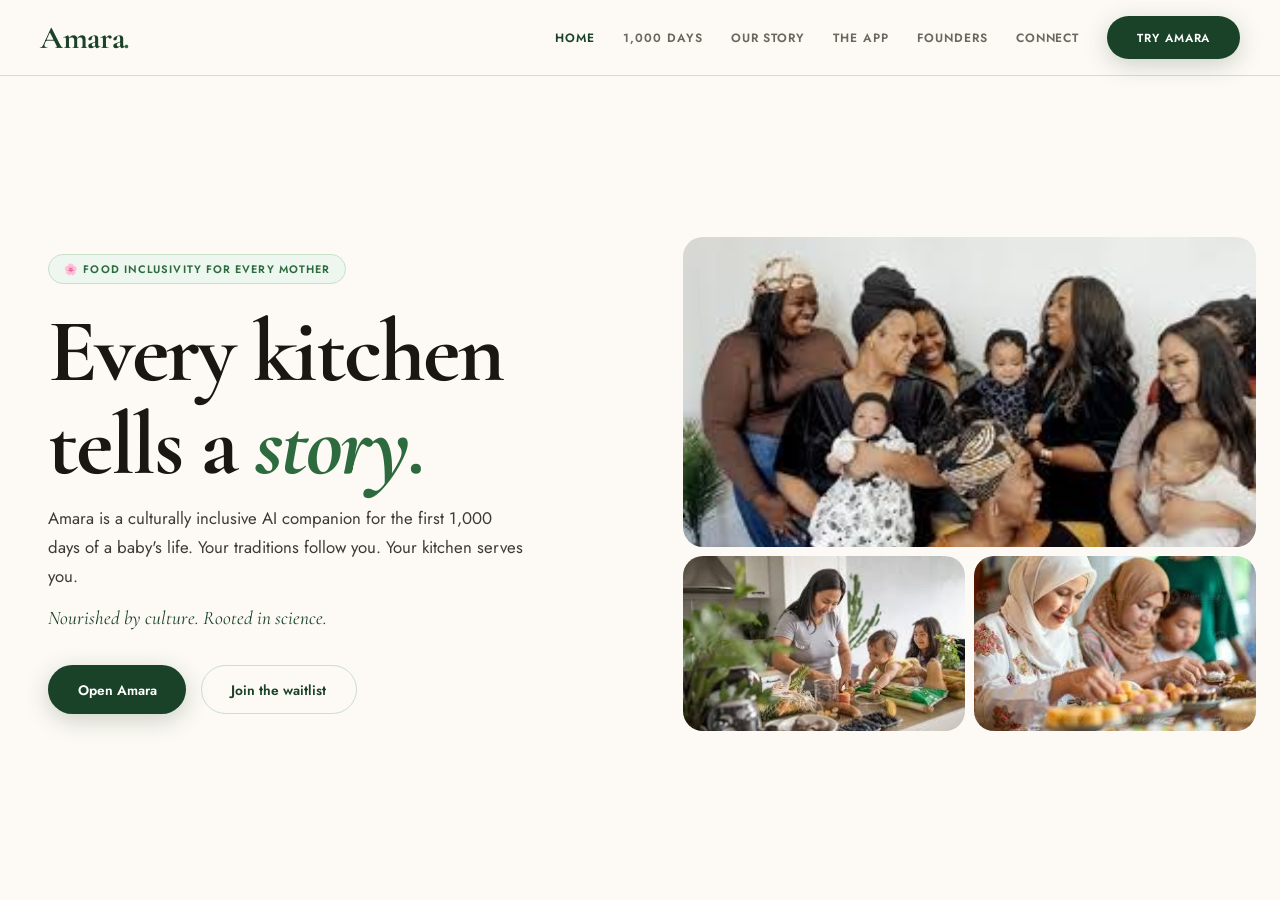
==== commit 63d9db80: "Add files via upload" ====
--- a/Index.html
+++ b/Index.html
@@ -4,702 +4,850 @@
 <meta charset="UTF-8">
 <meta name="viewport" content="width=device-width, initial-scale=1.0">
 <title>Amara — Food Inclusivity for Every Mother</title>
-<meta name="description" content="Amara is a culturally inclusive AI maternal and infant health companion for the first 1,000 days. Full nutrition tracking, cultural food library, and Flora AI — rooted in food inclusivity for every mother.">
+<meta name="description" content="Amara is a culturally inclusive AI maternal and infant health companion for the first 1,000 days.">
 <link rel="preconnect" href="https://fonts.googleapis.com">
 <link rel="preconnect" href="https://fonts.gstatic.com" crossorigin>
-<link href="https://fonts.googleapis.com/css2?family=Playfair+Display:ital,wght@0,400;0,500;0,700;1,400;1,600&family=Jost:wght@300;400;500&display=swap" rel="stylesheet">
+<link href="https://fonts.googleapis.com/css2?family=Cormorant+Garamond:ital,wght@0,300;0,400;0,500;0,600;0,700;1,300;1,400;1,600&family=Jost:wght@300;400;500;600&display=swap" rel="stylesheet">
 <style>
-:root {
-  --sage:       #2D6B3F;
-  --sage-dk:    #1A4228;
-  --sage-md:    #3D7A52;
-  --sage-lt:    #7FB685;
-  --sage-pl:    #C8DFC9;
-  --sage-bg:    #EEF7EF;
-  --peach:      #D98060;
-  --peach-lt:   #F5C4A8;
-  --peach-bg:   #FDF0E6;
-  --gold:       #C9993A;
-  --gold-lt:    #F0D4A0;
-  --gold-bg:    #FDF4DC;
-  --rose:       #C47070;
-  --rose-bg:    #FAEAEA;
-  --sky:        #5B9FC2;
-  --sky-bg:     #E6F2FA;
-  --lav:        #8B7CC8;
-  --lav-bg:     #EDEAF7;
-  --cream:      #FDFAF5;
-  --warm:       #F5F0E8;
-  --earth:      #8B6544;
-  --charcoal:   #1A1712;
-  --slate:      #3D3A35;
-  --muted:      #6B675E;
-  --border:     #E0D8CE;
-  --font-d:     'Playfair Display', Georgia, serif;
-  --font-b:     'Jost', system-ui, sans-serif;
-  --max:        1120px;
+:root{
+  --sage:#2D6B3F;--sage-dk:#1A4228;--sage-md:#3D7A52;--sage-lt:#7FB685;
+  --sage-pl:#C8DFC9;--sage-bg:#EEF7EF;
+  --peach:#D4855A;--peach-bg:#FDF0E6;
+  --gold:#C9993A;--gold-bg:#FDF4DC;
+  --rose:#C47070;--rose-bg:#FAEAEA;
+  --cream:#FDFAF5;--warm:#F7F2EB;
+  --charcoal:#1A1712;--slate:#3D3A35;--muted:#6B675E;--border:#E0D8CE;
+  --fd:'Cormorant Garamond',Georgia,serif;
+  --fb:'Jost',system-ui,sans-serif;
 }
 *,*::before,*::after{box-sizing:border-box;margin:0;padding:0}
-html{scroll-behavior:smooth}
-body{font-family:var(--font-b);background:var(--cream);color:var(--charcoal);line-height:1.7;overflow-x:hidden}
-
-/* ── NAV ── */
-nav{position:fixed;inset:0 0 auto;z-index:200;display:flex;align-items:center;justify-content:space-between;padding:1rem 2.5rem;background:rgba(253,250,245,.9);backdrop-filter:blur(20px);border-bottom:1px solid transparent;transition:border-color .3s}
-nav.s{border-bottom-color:var(--border)}
-.n-logo{font-family:var(--font-d);font-size:1.55rem;font-weight:700;color:var(--sage-dk);letter-spacing:-.01em}
-.n-links{display:flex;gap:2rem;align-items:center}
-.n-links a{font-size:.85rem;font-weight:500;color:var(--muted);letter-spacing:.02em;transition:color .2s}
-.n-links a:hover{color:var(--sage)}
-.n-cta{background:var(--sage-dk)!important;color:#fff!important;padding:.5rem 1.2rem;border-radius:100px;font-size:.82rem!important;transition:background .2s,transform .15s!important}
-.n-cta:hover{background:var(--sage-md)!important;transform:translateY(-1px)}
-
-/* ── HERO ── */
-#hero{min-height:100vh;display:grid;place-items:center;padding:6rem 2.5rem 3rem;position:relative;overflow:hidden}
-.h-bg{position:absolute;inset:0;background:radial-gradient(ellipse 80% 70% at 65% 45%, #d4eedc 0%, transparent 60%), radial-gradient(ellipse 50% 50% at 20% 80%, #f5ead8 0%, transparent 55%)}
-.h-pattern{position:absolute;inset:0;opacity:.04;background-image:radial-gradient(circle, var(--sage) 1px, transparent 1px);background-size:32px 32px}
-.hero-inner{max-width:var(--max);width:100%;display:grid;grid-template-columns:1.1fr 1fr;gap:5rem;align-items:center;position:relative;z-index:1}
-.h-tag{display:inline-flex;align-items:center;gap:.5rem;font-size:.72rem;font-weight:500;letter-spacing:.1em;text-transform:uppercase;color:var(--sage);background:var(--sage-bg);border:1px solid var(--sage-pl);padding:.35rem .9rem;border-radius:100px;margin-bottom:1.5rem}
-.h-title{font-family:var(--font-d);font-size:clamp(3rem,5.5vw,4.8rem);line-height:1.05;letter-spacing:-.03em;color:var(--charcoal);margin-bottom:1.5rem}
-.h-title span{color:var(--sage);font-style:italic}
-.h-body{font-size:1.08rem;color:var(--slate);line-height:1.75;margin-bottom:2.25rem;max-width:500px}
-.h-actions{display:flex;gap:1rem;flex-wrap:wrap}
-.btn-p{display:inline-flex;align-items:center;gap:.5rem;background:var(--sage-dk);color:#fff;padding:.85rem 1.85rem;border-radius:100px;font-family:var(--font-b);font-size:.92rem;font-weight:500;border:none;cursor:pointer;transition:all .2s;box-shadow:0 6px 24px rgba(26,66,40,.25);text-decoration:none}
-.btn-p:hover{background:var(--sage-md);transform:translateY(-2px);box-shadow:0 10px 32px rgba(26,66,40,.32)}
-.btn-s{display:inline-flex;align-items:center;gap:.5rem;background:transparent;color:var(--sage-dk);padding:.85rem 1.85rem;border-radius:100px;font-family:var(--font-b);font-size:.92rem;font-weight:500;border:1.5px solid var(--sage-pl);cursor:pointer;transition:all .2s;text-decoration:none}
-.btn-s:hover{border-color:var(--sage-lt);background:var(--sage-bg)}
-
-/* Tree of Life illustration */
-.tree-wrap{position:relative;display:flex;justify-content:center;align-items:flex-end;padding-bottom:1rem}
-.tree-card{background:linear-gradient(165deg,#e8f5e9 0%,#c8f0d4 50%,#a8e4b8 100%);border-radius:2.5rem;padding:2.5rem 2rem 2rem;border:1px solid rgba(125,182,133,.3);box-shadow:0 24px 64px rgba(45,107,63,.16),0 4px 16px rgba(45,107,63,.08);width:100%;max-width:400px;overflow:hidden;position:relative}
-.t-sky{position:absolute;top:0;left:0;right:0;height:55%;background:linear-gradient(180deg,#b8ddf5 0%,#d4eef8 55%,#e8f5e9 100%);border-radius:2.5rem 2.5rem 0 0}
-.t-sun{position:absolute;top:1.8rem;right:2.2rem;width:44px;height:44px;background:radial-gradient(circle,#FFE566 30%,#FFD54F 65%,transparent 100%);border-radius:50%;box-shadow:0 0 28px rgba(255,200,0,.55);animation:sun-pulse 4s ease-in-out infinite}
-@keyframes sun-pulse{0%,100%{box-shadow:0 0 28px rgba(255,200,0,.55)}50%{box-shadow:0 0 48px rgba(255,200,0,.75)}}
-.t-cloud{position:absolute;top:2rem;left:2rem;width:64px;height:24px;background:rgba(255,255,255,.85);border-radius:100px}
-.t-cloud::before{content:'';position:absolute;top:-10px;left:12px;width:32px;height:32px;background:rgba(255,255,255,.85);border-radius:50%}
-.t-cloud::after{content:'';position:absolute;top:-7px;left:28px;width:24px;height:24px;background:rgba(255,255,255,.85);border-radius:50%}
-.t-plants{position:relative;z-index:2;display:flex;justify-content:center;gap:3rem;align-items:flex-end;padding:1.8rem 0 4rem}
-.plant{display:flex;flex-direction:column;align-items:center;gap:.35rem}
-.plant svg{animation:sway 5s ease-in-out infinite;transform-origin:50% 100%}
-@keyframes sway{0%,100%{transform:rotate(-2.5deg)}50%{transform:rotate(2.5deg)}}
-.pl{font-family:var(--font-d);font-size:.68rem;font-weight:600;color:var(--sage-dk);letter-spacing:.04em}
-.bond{position:absolute;top:42%;left:50%;transform:translateX(-50%);width:88px;z-index:3}
-.t-soil{position:absolute;bottom:2.8rem;left:0;right:0;height:78px;background:linear-gradient(180deg,#8B6544,#6B4A2A);border-radius:0 0 .5rem .5rem}
-.t-soil::before{content:'';position:absolute;top:-8px;left:0;right:0;height:16px;background:#5C8A3A;border-radius:2px}
-.t-stats{position:relative;z-index:2;display:grid;grid-template-columns:repeat(3,1fr);gap:.6rem;margin-top:.25rem}
-.t-stat{background:rgba(255,255,255,.72);backdrop-filter:blur(8px);border-radius:.75rem;padding:.55rem .4rem;text-align:center;border:1px solid rgba(255,255,255,.5)}
-.t-n{font-family:var(--font-d);font-size:1.05rem;font-weight:700;color:var(--sage-dk)}
-.t-l{font-size:.58rem;color:var(--muted);margin-top:1px;line-height:1.3}
-
-/* ── SECTION SHARED ── */
-.sec{padding:7rem 2.5rem}
-.container{max-width:var(--max);margin:0 auto}
-.s-eye{display:inline-block;font-size:.72rem;font-weight:500;letter-spacing:.1em;text-transform:uppercase;color:var(--sage);margin-bottom:.75rem}
-.s-title{font-family:var(--font-d);font-size:clamp(2rem,3.5vw,2.9rem);letter-spacing:-.025em;color:var(--charcoal);margin-bottom:1rem;line-height:1.15}
-.s-body{font-size:1.02rem;color:var(--slate);line-height:1.75;max-width:580px;margin-bottom:3rem}
-.rule{width:100%;height:1px;background:linear-gradient(90deg,transparent,var(--border),transparent);margin:0}
-
-/* ── NUTRITION ── */
-#nutrition{background:var(--warm)}
-.nut-grid{display:grid;grid-template-columns:repeat(4,1fr);gap:1.25rem;margin-bottom:3rem}
-.nut-card{background:var(--cream);border-radius:1rem;padding:1.5rem 1.25rem;border:1px solid var(--border);transition:transform .25s,box-shadow .25s,border-color .25s;position:relative;overflow:hidden}
-.nut-card::after{content:'';position:absolute;top:0;left:0;right:0;height:3px;opacity:0;transition:opacity .25s}
-.nut-card:hover{transform:translateY(-3px);box-shadow:0 12px 36px rgba(0,0,0,.08);border-color:var(--sage-pl)}
-.nut-card:hover::after{opacity:1}
-.nc-1::after{background:var(--sage)}
-.nc-2::after{background:var(--peach)}
-.nc-3::after{background:var(--gold)}
-.nc-4::after{background:var(--rose)}
-.nc-5::after{background:var(--sky)}
-.nc-6::after{background:var(--lav)}
-.nc-7::after{background:var(--sage-lt)}
-.nc-8::after{background:var(--earth)}
-.n-icon{font-size:1.4rem;margin-bottom:.8rem}
-.n-title{font-family:var(--font-d);font-size:.98rem;font-weight:600;color:var(--charcoal);margin-bottom:.4rem}
-.n-body{font-size:.82rem;color:var(--muted);line-height:1.6}
-.nut-tagline{background:var(--sage-dk);color:#fff;border-radius:1.25rem;padding:2rem 2.5rem;display:flex;align-items:center;justify-content:space-between;gap:2rem;flex-wrap:wrap}
-.nt-left h3{font-family:var(--font-d);font-size:1.4rem;color:#fff;margin-bottom:.4rem}
-.nt-left p{font-size:.9rem;color:rgba(255,255,255,.72);line-height:1.6;max-width:500px}
-.nt-right{display:flex;flex-wrap:wrap;gap:.5rem;flex-shrink:0}
-.nt-pill{background:rgba(255,255,255,.12);border:1px solid rgba(255,255,255,.22);color:rgba(255,255,255,.88);font-size:.75rem;padding:.3rem .8rem;border-radius:100px;white-space:nowrap}
-
-/* ── CULTURE ── */
-#culture{background:var(--sage-dk);position:relative;overflow:hidden}
-#culture::before{content:'';position:absolute;inset:0;background:radial-gradient(ellipse 70% 60% at 75% 50%,rgba(125,182,133,.2) 0%,transparent 60%);pointer-events:none}
-.cult-inner{display:grid;grid-template-columns:1fr 1fr;gap:5rem;align-items:center}
-.c-eye{color:var(--sage-pl)}
-.c-title{color:#fff}
-.c-body{color:rgba(255,255,255,.72);font-size:1.02rem;line-height:1.75;margin-bottom:1.5rem}
-.c-quote{border-left:3px solid var(--sage-lt);padding-left:1.5rem;margin:1.75rem 0}
-.c-quote p{font-family:var(--font-d);font-size:1.1rem;font-style:italic;color:rgba(255,255,255,.88);line-height:1.6}
-.c-quote cite{display:block;font-size:.78rem;color:var(--sage-pl);margin-top:.4rem;font-style:normal}
-.food-grid{display:grid;grid-template-columns:1fr 1fr;gap:.75rem}
-.fp{background:rgba(255,255,255,.07);border:1px solid rgba(255,255,255,.14);border-radius:.85rem;padding:.85rem 1rem;transition:all .2s}
-.fp:hover{background:rgba(255,255,255,.12);border-color:rgba(255,255,255,.25)}
-.fp-lbl{font-size:.65rem;text-transform:uppercase;letter-spacing:.08em;color:var(--sage-pl);margin-bottom:.3rem;font-weight:500}
-.fp-foods{font-size:.82rem;color:rgba(255,255,255,.82);line-height:1.5}
-.fp-note{font-size:.7rem;color:var(--sage-lt);margin-top:.25rem;font-style:italic}
-
-/* ── FEATURES ── */
-#features{background:var(--cream)}
-.feat-grid{display:grid;grid-template-columns:repeat(3,1fr);gap:1.25rem}
-.feat-card{background:var(--warm);border-radius:1.25rem;padding:2rem 1.75rem;border:1px solid var(--border);transition:all .25s;position:relative}
-.feat-card:hover{transform:translateY(-4px);box-shadow:0 16px 48px rgba(0,0,0,.08);border-color:var(--sage-pl);background:var(--cream)}
-.f-icon{width:46px;height:46px;border-radius:10px;display:flex;align-items:center;justify-content:center;font-size:1.25rem;margin-bottom:1.25rem}
-.fi-s{background:var(--sage-bg)}
-.fi-p{background:var(--peach-bg)}
-.fi-r{background:var(--rose-bg)}
-.fi-g{background:var(--gold-bg)}
-.fi-k{background:var(--sky-bg)}
-.fi-l{background:var(--lav-bg)}
-.f-title{font-family:var(--font-d);font-size:1.05rem;color:var(--charcoal);margin-bottom:.5rem}
-.f-body{font-size:.86rem;color:var(--muted);line-height:1.65}
-
-/* ── MISSION ── */
-#mission{background:var(--warm)}
-.miss-inner{display:grid;grid-template-columns:1fr 1fr;gap:5rem;align-items:start}
-.m-stats{display:grid;grid-template-columns:1fr 1fr;gap:1rem;margin-top:2rem}
-.m-stat{background:var(--cream);border-radius:1rem;padding:1.5rem;border:1px solid var(--border)}
-.m-n{font-family:var(--font-d);font-size:2.1rem;font-weight:700;color:var(--sage-dk);line-height:1;margin-bottom:.3rem}
-.m-l{font-size:.82rem;color:var(--muted);line-height:1.45}
-.m-src{font-size:.68rem;color:var(--sage-pl);margin-top:.2rem}
-.m-vals{display:flex;flex-direction:column;gap:1.25rem}
-.m-val{display:flex;gap:1.2rem;align-items:flex-start;padding:1.25rem;border-radius:1rem;border:1px solid var(--border);background:var(--cream);transition:all .2s}
-.m-val:hover{border-color:var(--sage-pl);transform:translateX(5px)}
-.mv-icon{font-size:1.3rem;flex-shrink:0;margin-top:2px}
-.mv-t{font-family:var(--font-d);font-size:.98rem;color:var(--charcoal);margin-bottom:.25rem}
-.mv-b{font-size:.84rem;color:var(--muted);line-height:1.6}
-
-/* ── FOUNDERS ── */
-#founders{background:var(--cream)}
-.found-intro{text-align:center;max-width:620px;margin:0 auto 4rem}
-.found-intro .s-body{margin:0 auto}
-.founders-grid{display:grid;grid-template-columns:repeat(2,1fr);gap:2rem;max-width:860px;margin:0 auto}
-.f-card{background:var(--warm);border-radius:1.75rem;overflow:hidden;border:1px solid var(--border);transition:all .25s}
-.f-card:hover{transform:translateY(-5px);box-shadow:0 20px 56px rgba(0,0,0,.09)}
-.fc-photo{width:100%;height:280px;object-fit:cover;background:var(--sage-bg);display:block}
-.fc-photo-ph{width:100%;height:280px;display:flex;flex-direction:column;align-items:center;justify-content:center;gap:1rem;background:linear-gradient(145deg,var(--sage-bg),var(--sage-pl));position:relative;overflow:hidden}
-.fc-photo-ph::before{content:'';position:absolute;inset:0;background:radial-gradient(ellipse at 50% 110%,rgba(45,107,63,.15) 0%,transparent 70%)}
-.fc-ph-icon{font-size:5rem;line-height:1;position:relative;z-index:1}
-.fc-ph-inst{font-size:.72rem;color:var(--sage);letter-spacing:.06em;text-transform:uppercase;position:relative;z-index:1;text-align:center;padding:0 1rem;border:1px dashed var(--sage-pl);border-radius:100px;padding:.3rem .9rem}
-.fc-body{padding:2rem}
-.fc-name{font-family:var(--font-d);font-size:1.4rem;color:var(--charcoal);margin-bottom:.2rem}
-.fc-role{font-size:.75rem;text-transform:uppercase;letter-spacing:.08em;color:var(--sage);font-weight:500;margin-bottom:1rem}
-.fc-bio{font-size:.88rem;color:var(--muted);line-height:1.68;margin-bottom:1.25rem}
-.fc-food{display:inline-flex;align-items:center;gap:.4rem;font-size:.76rem;background:var(--sage-bg);color:var(--sage-dk);padding:.3rem .8rem;border-radius:100px;border:1px solid var(--sage-pl);margin-bottom:.5rem}
-/* How to add photo instruction */
-.photo-note{background:var(--sage-dk);color:rgba(255,255,255,.9);font-size:.75rem;padding:.6rem 1rem;text-align:center;line-height:1.5}
-
-/* ── WAITLIST ── */
-#waitlist{background:var(--sage-dk);position:relative;overflow:hidden}
-#waitlist::before{content:'';position:absolute;inset:0;background:radial-gradient(ellipse at 25% 50%,rgba(125,182,133,.2) 0%,transparent 50%),radial-gradient(ellipse at 80% 20%,rgba(201,153,58,.12) 0%,transparent 45%);pointer-events:none}
-.wl-inner{max-width:560px;margin:0 auto;text-align:center;position:relative;z-index:1}
-.wl-title{font-family:var(--font-d);font-size:clamp(2rem,4vw,3rem);color:#fff;margin-bottom:1rem}
-.wl-body{color:rgba(255,255,255,.7);font-size:1.02rem;line-height:1.75;margin-bottom:2.5rem}
-.wl-form{display:flex;gap:.75rem;max-width:420px;margin:0 auto 1.25rem}
-.wl-in{flex:1;padding:.9rem 1.25rem;border-radius:100px;border:1.5px solid rgba(255,255,255,.2);background:rgba(255,255,255,.1);color:#fff;font-family:var(--font-b);font-size:.9rem;outline:none;transition:all .2s;backdrop-filter:blur(8px)}
-.wl-in::placeholder{color:rgba(255,255,255,.4)}
-.wl-in:focus{border-color:var(--sage-pl);background:rgba(255,255,255,.15)}
-.wl-btn{padding:.9rem 1.5rem;border-radius:100px;border:none;background:#fff;color:var(--sage-dk);font-family:var(--font-b);font-size:.88rem;font-weight:600;cursor:pointer;white-space:nowrap;transition:all .2s}
-.wl-btn:hover{transform:translateY(-2px);box-shadow:0 8px 24px rgba(0,0,0,.2)}
-.wl-note{font-size:.75rem;color:rgba(255,255,255,.42);margin-bottom:2rem}
-.wl-ok{display:none;font-family:var(--font-d);font-style:italic;color:var(--sage-pl);font-size:1.1rem;padding:1rem}
-.wl-links{display:flex;justify-content:center;gap:1.25rem;flex-wrap:wrap}
-.wl-lnk{display:inline-flex;align-items:center;gap:.4rem;color:rgba(255,255,255,.6);font-size:.84rem;font-weight:500;padding:.55rem 1.2rem;border-radius:100px;border:1px solid rgba(255,255,255,.18);transition:all .2s;text-decoration:none}
-.wl-lnk:hover{color:#fff;border-color:rgba(255,255,255,.45);background:rgba(255,255,255,.08)}
-
-/* ── CONTACT ── */
-#contact{background:var(--cream)}
-.con-inner{display:grid;grid-template-columns:1fr 1fr;gap:5rem;align-items:start}
-.con-form{display:flex;flex-direction:column;gap:1rem}
-.form-row{display:grid;grid-template-columns:1fr 1fr;gap:1rem}
-.fg{display:flex;flex-direction:column;gap:.4rem}
-.fl{font-size:.78rem;font-weight:500;color:var(--charcoal);letter-spacing:.02em}
-.fi,.ft,.fs{padding:.78rem 1rem;border-radius:.75rem;border:1.5px solid var(--border);background:var(--warm);font-family:var(--font-b);font-size:.88rem;color:var(--charcoal);outline:none;transition:border-color .2s}
-.fi:focus,.ft:focus,.fs:focus{border-color:var(--sage-lt);background:#fff}
-.ft{resize:vertical;min-height:120px}
-.f-sub{align-self:flex-start;padding:.82rem 1.85rem;border-radius:100px;border:none;background:var(--sage-dk);color:#fff;font-family:var(--font-b);font-size:.9rem;font-weight:500;cursor:pointer;transition:all .2s}
-.f-sub:hover{background:var(--sage-md);transform:translateY(-1px)}
-.con-info h3{font-family:var(--font-d);font-size:1.5rem;color:var(--charcoal);margin-bottom:.75rem}
-.con-info p{color:var(--muted);font-size:.92rem;line-height:1.72;margin-bottom:2rem}
-.cc{display:flex;flex-direction:column;gap:.75rem}
-.c-card{display:flex;align-items:center;gap:1rem;padding:1rem 1.2rem;background:var(--warm);border-radius:1rem;border:1px solid var(--border);transition:border-color .2s}
-.c-card:hover{border-color:var(--sage-pl)}
-.c-ic{font-size:1.15rem;width:34px;text-align:center}
-.c-lbl{font-size:.7rem;text-transform:uppercase;letter-spacing:.06em;color:var(--sage);font-weight:500;margin-bottom:.1rem}
-.c-val{font-size:.88rem;color:var(--charcoal)}
-
-/* ── FOOTER ── */
-footer{background:var(--charcoal);padding:2.5rem;text-align:center}
-.ft-inner{max-width:var(--max);margin:0 auto;display:flex;justify-content:space-between;align-items:center;flex-wrap:wrap;gap:1rem}
-.ft-logo{font-family:var(--font-d);font-size:1.2rem;color:rgba(255,255,255,.7)}
-.ft-links{display:flex;gap:2rem}
-.ft-links a{font-size:.82rem;color:rgba(255,255,255,.42);transition:color .2s;text-decoration:none}
-.ft-links a:hover{color:rgba(255,255,255,.8)}
-.ft-copy{font-size:.78rem;color:rgba(255,255,255,.35)}
-
-/* ── ANIMATIONS ── */
-.fade{opacity:0;transform:translateY(24px);transition:opacity .7s ease,transform .7s ease}
-.fade.in{opacity:1;transform:translateY(0)}
-.d1{transition-delay:.1s}.d2{transition-delay:.18s}.d3{transition-delay:.26s}
-.d4{transition-delay:.34s}.d5{transition-delay:.42s}.d6{transition-delay:.5s}
-
-/* ── RESPONSIVE ── */
-@media(max-width:960px){
-  .hero-inner,.cult-inner,.miss-inner,.con-inner{grid-template-columns:1fr;gap:2.5rem}
-  .nut-grid{grid-template-columns:repeat(2,1fr)}
-  .feat-grid{grid-template-columns:1fr 1fr}
-  .tree-wrap{order:-1}
-  .tree-card{max-width:340px;margin:0 auto}
-  .founders-grid{grid-template-columns:1fr;max-width:420px}
-  nav .n-links{display:none}
+html,body{height:100%;overflow:hidden;font-family:var(--fb);background:var(--cream);color:var(--charcoal)}
+
+/* NAV */
+nav{position:fixed;top:0;left:0;right:0;z-index:500;display:flex;align-items:center;justify-content:space-between;padding:1rem 2.5rem;background:rgba(253,250,245,.96);backdrop-filter:blur(20px);border-bottom:1px solid var(--border)}
+.logo{font-family:var(--fd);font-size:2rem;font-weight:700;color:var(--sage-dk);cursor:pointer;letter-spacing:-.01em}
+.logo em{font-style:italic;color:var(--sage)}
+.nl{display:flex;gap:1.75rem;align-items:center}
+.nl a{font-size:.75rem;font-weight:600;letter-spacing:.08em;text-transform:uppercase;color:var(--muted);cursor:pointer;transition:color .2s;text-decoration:none;border:none;background:none;font-family:var(--fb)}
+.nl a:hover,.nl a.active{color:var(--sage-dk)}
+.ncta{background:var(--sage-dk)!important;color:#fff!important;padding:.5rem 1.3rem;border-radius:100px;font-size:.73rem!important}
+.ncta:hover{background:var(--sage-md)!important}
+
+/* PAGES */
+.page{position:fixed;inset:0;padding-top:68px;overflow-y:auto;opacity:0;pointer-events:none;transition:opacity .55s ease,transform .55s ease;transform:translateY(16px)}
+.page.active{opacity:1;pointer-events:all;transform:translateY(0)}
+.page.exit{opacity:0;transform:translateY(-16px)}
+.page::-webkit-scrollbar{width:4px}
+.page::-webkit-scrollbar-thumb{background:var(--sage-pl);border-radius:2px}
+
+/* SHARED */
+.w{max-width:1100px;margin:0 auto;padding:0 2.5rem}
+.eye{font-size:.7rem;font-weight:600;letter-spacing:.14em;text-transform:uppercase;color:var(--sage);margin-bottom:.65rem;display:block}
+h1{font-family:var(--fd);font-size:clamp(3.5rem,7vw,6rem);line-height:1.03;letter-spacing:-.025em}
+h2{font-family:var(--fd);font-size:clamp(2rem,3.8vw,3.2rem);line-height:1.1;letter-spacing:-.02em}
+h3{font-family:var(--fd);font-size:1.5rem;line-height:1.2}
+p{color:var(--slate);line-height:1.82;font-size:.97rem}
+.btn{display:inline-flex;align-items:center;gap:.5rem;padding:.85rem 1.85rem;border-radius:100px;font-family:var(--fb);font-size:.86rem;font-weight:600;cursor:pointer;transition:all .2s;text-decoration:none;border:none}
+.bp{background:var(--sage-dk);color:#fff;box-shadow:0 6px 24px rgba(26,66,40,.22)}
+.bp:hover{background:var(--sage-md);transform:translateY(-2px)}
+.bs{background:transparent;color:var(--sage-dk);border:1.5px solid var(--sage-pl)}
+.bs:hover{background:var(--sage-bg);border-color:var(--sage-lt)}
+.fr{display:flex;align-items:center;gap:1rem;margin:2.5rem 0}
+.fr::before,.fr::after{content:'';flex:1;height:1px;background:var(--border)}
+.fr.li::before,.fr.li::after{background:rgba(255,255,255,.15)}
+.fr span{color:var(--sage-lt);font-size:1.2rem;letter-spacing:.35rem}
+footer{background:var(--charcoal);padding:1.75rem 2.5rem;display:flex;justify-content:space-between;align-items:center;flex-wrap:wrap;gap:1rem}
+.fl-logo{font-family:var(--fd);font-size:1.3rem;color:rgba(255,255,255,.7)}
+.fl-copy{font-size:.72rem;color:rgba(255,255,255,.3)}
+
+/* ═══════════════════════════════
+   HOME
+═══════════════════════════════ */
+#ph{background:var(--cream)}
+
+/* Hero — text left, mosaic right */
+.hero{display:grid;grid-template-columns:1.1fr 1fr;min-height:calc(100vh - 68px)}
+.hl{display:flex;flex-direction:column;justify-content:center;padding:4rem 2.5rem 4rem 3rem}
+.htag{display:inline-flex;align-items:center;gap:.5rem;background:var(--sage-bg);border:1px solid var(--sage-pl);color:var(--sage);font-size:.68rem;letter-spacing:.1em;text-transform:uppercase;font-weight:600;padding:.38rem .95rem;border-radius:100px;margin-bottom:1.4rem;width:fit-content}
+.ht{margin-bottom:.8rem}
+.ht em{font-style:italic;color:var(--sage)}
+.hsub{font-size:1.05rem;line-height:1.75;color:var(--slate);margin-bottom:.6rem;max-width:480px}
+.htag2{font-family:var(--fd);font-size:1.2rem;font-style:italic;color:var(--sage-dk);margin-bottom:1.8rem}
+.ha{display:flex;gap:.9rem;flex-wrap:wrap}
+
+/* Hero mosaic — 3 photos in a grid */
+.hmosaic{display:grid;grid-template-columns:1fr 1fr;grid-template-rows:auto auto;gap:.6rem;padding:1.2rem 1.5rem 1.2rem .8rem;align-content:center}
+.hm-img{width:100%;object-fit:cover;border-radius:1.25rem;display:block}
+.hm-img.tall{height:310px;grid-column:1/-1}
+.hm-img.half{height:175px}
+
+/* Central quote */
+.qstrip{background:var(--sage-dk);padding:4.5rem 2.5rem;text-align:center;position:relative;overflow:hidden}
+.qstrip::before{content:'';position:absolute;inset:0;background:radial-gradient(ellipse 65% 80% at 50% 50%,rgba(125,182,133,.18) 0%,transparent 68%);pointer-events:none}
+.qflower{font-size:1.8rem;letter-spacing:.4rem;margin-bottom:1.2rem;position:relative;z-index:1}
+.qtext{font-family:var(--fd);font-size:clamp(1.8rem,3.8vw,3rem);font-style:italic;color:#fff;line-height:1.38;max-width:760px;margin:0 auto .9rem;position:relative;z-index:1}
+.qtext em{color:var(--sage-pl);font-style:normal}
+.qsub{font-size:.78rem;color:rgba(255,255,255,.45);letter-spacing:.1em;text-transform:uppercase;position:relative;z-index:1}
+
+/* Mission */
+.mission-sec{padding:5rem 2.5rem;background:var(--sage-bg);text-align:center;border-top:1px solid var(--sage-pl)}
+.mission-sec h2{color:var(--sage-dk);margin:.6rem auto 1.1rem;max-width:780px}
+.mission-sec p{max-width:720px;margin:0 auto;font-size:1.02rem;line-height:1.8}
+
+/* Stats */
+.stats-sec{padding:4rem 2.5rem;background:var(--warm)}
+.stats-grid{display:grid;grid-template-columns:repeat(4,1fr);gap:1.25rem;max-width:1100px;margin:0 auto}
+.sc{text-align:center;padding:2rem 1rem;background:var(--cream);border-radius:1.5rem;border:1px solid var(--border)}
+.sn{font-family:var(--fd);font-size:4rem;font-weight:700;line-height:1;margin-bottom:.4rem}
+.sl{font-size:.82rem;color:var(--muted);line-height:1.5}
+.ss{font-size:.67rem;color:var(--sage-lt);margin-top:.3rem;font-weight:600;letter-spacing:.04em;text-transform:uppercase}
+
+/* Who we serve */
+.wws{padding:5rem 2.5rem;max-width:1100px;margin:0 auto;display:grid;grid-template-columns:1fr 1fr;gap:4rem;align-items:center}
+.wws-img{width:100%;height:420px;object-fit:cover;border-radius:2rem;box-shadow:0 20px 56px rgba(0,0,0,.11);display:block}
+
+/* Cultural photo strip */
+.photo-strip{padding:0 0 4rem;overflow:hidden}
+.strip-label{text-align:center;padding:3rem 1rem 1.5rem;font-family:var(--fd);font-size:1.8rem;color:var(--charcoal)}
+.strip-scroll{display:flex;gap:1rem;padding:0 2.5rem;overflow-x:auto;scroll-snap-type:x mandatory;-webkit-overflow-scrolling:touch;scrollbar-width:none}
+.strip-scroll::-webkit-scrollbar{display:none}
+.strip-photo{flex:0 0 240px;height:300px;object-fit:cover;border-radius:1.5rem;scroll-snap-align:start;display:block}
+
+/* ═══════════════════════════════
+   1000 DAYS
+═══════════════════════════════ */
+#p1{background:var(--warm)}
+.d-wrap{padding:4rem 2.5rem 3rem;max-width:1100px;margin:0 auto}
+
+/* Garden image — full width, no overlap */
+.garden-img-wrap{margin-bottom:3rem;border-radius:2rem;overflow:hidden;box-shadow:0 12px 40px rgba(0,0,0,.1);background:var(--sage-bg)}
+.garden-img{width:100%;display:block;object-fit:contain}
+.garden-cap{text-align:center;padding:1rem;font-family:var(--fd);font-size:1rem;font-style:italic;color:var(--sage-dk);background:var(--sage-bg)}
+
+.dbig{font-family:var(--fd);font-size:clamp(5rem,11vw,9rem);font-weight:300;line-height:1;color:var(--sage-dk);letter-spacing:-.03em;margin-bottom:.8rem}
+.dbig em{font-style:italic;color:var(--sage-lt)}
+.dintro{font-size:1.08rem;line-height:1.8;color:var(--slate);max-width:620px;margin-bottom:2.5rem}
+.dcards{display:grid;grid-template-columns:repeat(2,1fr);gap:1.25rem;margin-bottom:2.5rem}
+.dc{background:var(--cream);border-radius:1.5rem;padding:2rem;position:relative;overflow:hidden}
+.dc::before{content:'';position:absolute;top:0;left:0;right:0;height:4px}
+.dc1::before{background:var(--sage)}.dc2::before{background:var(--peach)}.dc3::before{background:var(--gold)}.dc4::before{background:var(--rose)}
+.dcn{font-family:var(--fd);font-size:3.5rem;font-weight:300;color:var(--sage-pl);line-height:1;margin-bottom:.4rem}
+.dct{font-family:var(--fd);font-size:1.3rem;color:var(--charcoal);margin-bottom:.4rem}
+.dcb{font-size:.88rem;color:var(--muted);line-height:1.72}
+
+/* Bold stats row */
+.dstats{display:grid;grid-template-columns:repeat(3,1fr);background:var(--cream);border-radius:1.5rem;overflow:hidden;margin-bottom:2.5rem;border:1px solid var(--border)}
+.dst{padding:2.5rem 2rem;text-align:center;border-right:1px solid var(--border)}
+.dst:last-child{border-right:none}
+.dsn{font-family:var(--fd);font-size:5rem;font-weight:700;line-height:1;color:var(--sage);margin-bottom:.4rem}
+.dsl{font-size:.88rem;color:var(--slate);line-height:1.55;margin-bottom:.3rem}
+.dss{font-size:.68rem;color:var(--sage-lt);font-weight:600;letter-spacing:.06em;text-transform:uppercase}
+
+/* Photo grid 1000 days */
+.dphoto-grid{display:grid;grid-template-columns:repeat(3,1fr);gap:1rem;margin-bottom:2.5rem}
+.dpimg{width:100%;height:220px;object-fit:cover;border-radius:1.25rem;display:block}
+.dquote{background:var(--sage-dk);border-radius:1.5rem;padding:2.5rem;margin-bottom:1.5rem}
+.dquote p{font-family:var(--fd);font-size:1.3rem;font-style:italic;color:rgba(255,255,255,.9);line-height:1.55;margin-bottom:.7rem}
+.dquote cite{font-size:.78rem;color:var(--sage-pl);font-style:normal}
+.dquote cite a{color:var(--sage-lt)}
+
+/* Pregnant mothers strip */
+.preg-strip{display:grid;grid-template-columns:1fr 1fr;gap:1rem;margin-bottom:2rem}
+.preg-img{width:100%;object-fit:cover;border-radius:1.25rem;display:block}
+
+/* ═══════════════════════════════
+   STORY
+═══════════════════════════════ */
+#ps{background:var(--sage-dk)}
+.story-w{padding:4.5rem 2.5rem;max-width:1100px;margin:0 auto;display:grid;grid-template-columns:1fr 1fr;gap:4.5rem;align-items:center;min-height:calc(100vh - 68px)}
+.se{color:var(--sage-pl)}
+.stitle{color:#fff;margin-bottom:1.4rem}
+.sbody{color:rgba(255,255,255,.72);line-height:1.85;font-size:.98rem;margin-bottom:1.1rem}
+.squote{border-left:3px solid var(--sage-lt);padding-left:1.75rem;margin:1.75rem 0}
+.squote p{font-family:var(--fd);font-size:1.4rem;font-style:italic;color:rgba(255,255,255,.9);line-height:1.5}
+.stag{font-family:var(--fd);font-size:1.65rem;font-style:italic;color:var(--sage-lt);line-height:1.45;margin-top:1.75rem}
+.sphotos{display:grid;grid-template-columns:1fr 1fr;gap:.85rem}
+.sphoto{width:100%;object-fit:cover;border-radius:1.2rem;display:block}
+.sphoto.full{height:260px;grid-column:1/-1}
+.sphoto.half{height:175px}
+
+/* ═══════════════════════════════
+   APP
+═══════════════════════════════ */
+#pa{background:var(--cream)}
+.app-w{padding:4.5rem 2.5rem;max-width:1100px;margin:0 auto}
+.app-hdr{text-align:center;margin-bottom:3.5rem}
+.app-hdr p{color:var(--slate);font-size:1.02rem;max-width:540px;margin:.8rem auto 0;line-height:1.75}
+.frow{display:grid;grid-template-columns:1fr 1fr;gap:4rem;align-items:center;margin-bottom:4rem}
+.frow.flip{direction:rtl}
+.frow.flip>*{direction:ltr}
+.fimg{width:100%;height:340px;object-fit:cover;border-radius:2rem;box-shadow:0 20px 56px rgba(0,0,0,.1);display:block}
+.feye{font-size:.68rem;letter-spacing:.1em;text-transform:uppercase;color:var(--sage);margin-bottom:.7rem;display:block;font-weight:600}
+.ftitle{font-family:var(--fd);font-size:2.1rem;color:var(--charcoal);margin-bottom:.9rem;line-height:1.15}
+.fbody{color:var(--slate);line-height:1.82;margin-bottom:1.4rem}
+.chips{display:flex;flex-wrap:wrap;gap:.45rem}
+.chip{background:var(--sage-bg);border:1px solid var(--sage-pl);color:var(--sage-dk);font-size:.73rem;padding:.28rem .82rem;border-radius:100px;font-weight:500}
+
+/* Flora avatar */
+.flora-box{height:340px;background:linear-gradient(145deg,#e8f5e9,#d4eedc,#c8f5d4);border-radius:2rem;box-shadow:0 20px 56px rgba(0,0,0,.1);display:flex;flex-direction:column;align-items:center;justify-content:center;position:relative;overflow:hidden}
+.flora-box::before{content:'';position:absolute;inset:0;background:radial-gradient(ellipse at 50% 110%,rgba(45,107,63,.12) 0%,transparent 65%)}
+.fface{width:140px;height:140px;background:linear-gradient(145deg,#FDDBB4,#F5C49A);border-radius:50%;display:flex;align-items:center;justify-content:center;margin:0 auto .9rem;box-shadow:0 8px 32px rgba(0,0,0,.12);position:relative;animation:fbob 3s ease-in-out infinite;z-index:2}
+@keyframes fbob{0%,100%{transform:translateY(0)}50%{transform:translateY(-8px)}}
+.feye-l,.feye-r{position:absolute;width:13px;height:13px;background:var(--charcoal);border-radius:50%;top:48px}
+.feye-l{left:40px;animation:fwink 4s ease-in-out infinite}
+.feye-r{right:40px}
+@keyframes fwink{0%,82%,100%{transform:scaleY(1)}85%,92%{transform:scaleY(0.06)}}
+.fsmile{position:absolute;bottom:38px;width:42px;height:20px;border:3px solid var(--charcoal);border-top:none;border-radius:0 0 21px 21px;left:50%;transform:translateX(-50%)}
+.fcheek-l,.fcheek-r{position:absolute;width:20px;height:11px;background:#F48C8C;border-radius:50%;opacity:.5;bottom:45px}
+.fcheek-l{left:20px}.fcheek-r{right:20px}
+.fleaf-l,.fleaf-r{position:absolute;width:26px;height:38px;background:var(--sage);border-radius:50% 0 50% 0;top:-8px}
+.fleaf-l{left:-6px;transform:rotate(-30deg)}
+.fleaf-r{right:-6px;transform:rotate(30deg) scaleX(-1)}
+.fsp{position:absolute;font-size:1.1rem;animation:fsparkle 3s ease-in-out infinite;z-index:1}
+.fs1{top:14%;left:10%;animation-delay:0s}.fs2{top:18%;right:12%;animation-delay:.6s}
+.fs3{bottom:28%;left:8%;animation-delay:1.2s}.fs4{bottom:22%;right:10%;animation-delay:1.8s}
+@keyframes fsparkle{0%,100%{transform:translateY(0) rotate(0deg);opacity:.7}50%{transform:translateY(-9px) rotate(15deg);opacity:1}}
+.flora-name{font-family:var(--fd);font-size:1.45rem;font-weight:600;color:var(--sage-dk);position:relative;z-index:2}
+.flora-role{font-size:.72rem;text-transform:uppercase;letter-spacing:.1em;color:var(--sage);font-weight:600;margin-top:.15rem;position:relative;z-index:2}
+
+/* ═══════════════════════════════
+   FOUNDERS
+═══════════════════════════════ */
+#pf{background:var(--warm)}
+.found-w{padding:4.5rem 2.5rem;max-width:1100px;margin:0 auto}
+.found-hdr{text-align:center;margin-bottom:3.5rem}
+.found-hdr p{color:var(--slate);max-width:540px;margin:.75rem auto 0;font-size:1rem;line-height:1.75}
+.fgrid{display:grid;grid-template-columns:1fr 1fr;gap:2.5rem}
+.fcard{background:var(--cream);border-radius:2rem;overflow:hidden;box-shadow:0 8px 32px rgba(0,0,0,.07);transition:transform .3s,box-shadow .3s}
+.fcard:hover{transform:translateY(-5px);box-shadow:0 20px 56px rgba(0,0,0,.11)}
+/* Photo — tall enough to show shoulders */
+.fphoto-wrap{height:440px;overflow:hidden;background:var(--sage-bg)}
+.fphoto{width:100%;height:100%;object-fit:cover;object-position:top center;display:block}
+.fbody2{padding:1.75rem 2rem 2rem}
+.fname{font-family:var(--fd);font-size:1.65rem;color:var(--charcoal);margin-bottom:.15rem}
+.fcreds{font-size:.73rem;font-weight:600;letter-spacing:.06em;color:var(--sage);text-transform:uppercase;margin-bottom:.15rem}
+.fexp{font-size:.8rem;color:var(--peach);font-weight:500;font-style:italic;margin-bottom:.75rem}
+.fbio{font-size:.9rem;color:var(--slate);line-height:1.72}
+.ftag2{display:inline-flex;align-items:center;gap:.4rem;margin-top:.9rem;background:var(--sage-bg);border:1px solid var(--sage-pl);color:var(--sage-dk);font-size:.73rem;padding:.28rem .82rem;border-radius:100px;font-weight:500}
+
+/* ═══════════════════════════════
+   CONNECT
+═══════════════════════════════ */
+#pc{background:var(--cream)}
+.con-w{padding:4.5rem 2.5rem;max-width:1100px;margin:0 auto;display:grid;grid-template-columns:1fr 1fr;gap:5rem;align-items:start}
+.wlform{display:flex;gap:.7rem;margin-bottom:.7rem}
+.wlin{flex:1;padding:.85rem 1.2rem;border-radius:100px;border:1.5px solid var(--border);background:var(--warm);font-family:var(--fb);font-size:.88rem;color:var(--charcoal);outline:none;transition:border-color .2s}
+.wlin:focus{border-color:var(--sage-lt);background:#fff}
+.wlbtn{padding:.85rem 1.4rem;border-radius:100px;border:none;background:var(--sage-dk);color:#fff;font-family:var(--fb);font-size:.86rem;font-weight:600;cursor:pointer;white-space:nowrap;transition:all .2s}
+.wlbtn:hover{background:var(--sage-md);transform:translateY(-1px)}
+.wlnote{font-size:.73rem;color:var(--muted);margin-bottom:1.75rem}
+.wlok{display:none;font-family:var(--fd);font-style:italic;color:var(--sage);font-size:1.05rem;padding:.4rem 0 1.25rem}
+.cform{display:flex;flex-direction:column;gap:.9rem}
+.fg2{display:flex;flex-direction:column;gap:.32rem}
+.fl2{font-size:.76rem;font-weight:500;color:var(--charcoal);letter-spacing:.02em}
+.fi2,.ft2,.fs2{padding:.75rem 1rem;border-radius:.8rem;border:1.5px solid var(--border);background:var(--warm);font-family:var(--fb);font-size:.86rem;color:var(--charcoal);outline:none;transition:border-color .2s}
+.fi2:focus,.ft2:focus,.fs2:focus{border-color:var(--sage-lt);background:#fff}
+.ft2{resize:vertical;min-height:105px}
+.fsub{align-self:flex-start;padding:.8rem 1.75rem;border-radius:100px;border:none;background:var(--sage-dk);color:#fff;font-family:var(--fb);font-size:.88rem;font-weight:500;cursor:pointer;transition:all .2s}
+.fsub:hover{background:var(--sage-md);transform:translateY(-1px)}
+.icards{display:flex;flex-direction:column;gap:.7rem;margin-top:1.1rem}
+.icard{display:flex;align-items:center;gap:.9rem;padding:.85rem 1.1rem;background:var(--warm);border-radius:.9rem;border:1px solid var(--border)}
+.ic-ic{font-size:1.05rem;width:30px;text-align:center}
+.ic-lb{font-size:.66rem;text-transform:uppercase;letter-spacing:.06em;color:var(--sage);font-weight:600;margin-bottom:.1rem}
+.ic-vl{font-size:.85rem;color:var(--charcoal)}
+.ic-vl a{color:var(--sage-dk)}
+
+/* Bottom nav for mobile */
+.mobile-nav{display:none;position:fixed;bottom:0;left:0;right:0;z-index:600;background:rgba(253,250,245,.97);backdrop-filter:blur(20px);border-top:1px solid var(--border);padding:.6rem .5rem;padding-bottom:env(safe-area-inset-bottom,.6rem)}
+.mn-grid{display:grid;grid-template-columns:repeat(6,1fr);gap:.2rem}
+.mn-btn{display:flex;flex-direction:column;align-items:center;gap:.2rem;padding:.4rem .2rem;border:none;background:none;cursor:pointer;font-family:var(--fb);font-size:.58rem;font-weight:600;letter-spacing:.04em;text-transform:uppercase;color:var(--muted);transition:color .2s;border-radius:.5rem}
+.mn-btn:hover,.mn-btn.active{color:var(--sage-dk)}
+.mn-btn.active{background:var(--sage-bg)}
+.mn-icon{font-size:1.2rem;line-height:1}
+
+@media(max-width:900px){
+  nav{padding:.85rem 1.5rem}
+  .nl a:not(.ncta){display:none}
+  .mobile-nav{display:block}
+  .page{padding-bottom:80px}
+  .hero,.story-w,.con-w,.wws{grid-template-columns:1fr;gap:2rem}
+  .hmosaic{grid-template-columns:1fr 1fr}
+  .hm-img.tall{height:220px}
+  .dcards,.dstats,.fgrid{grid-template-columns:1fr}
+  .dst{border-right:none;border-bottom:1px solid var(--border)}
+  .frow,.frow.flip{grid-template-columns:1fr;direction:ltr}
+  .dphoto-grid{grid-template-columns:1fr 1fr}
+  .preg-strip{grid-template-columns:1fr}
+  .stats-grid{grid-template-columns:1fr 1fr}
+  h1{font-size:3rem}
+  .ncta{display:none}
 }
-@media(max-width:600px){
-  .nut-grid,.feat-grid{grid-template-columns:1fr}
-  .m-stats{grid-template-columns:1fr 1fr}
-  .food-grid{grid-template-columns:1fr}
-  .form-row{grid-template-columns:1fr}
-  .wl-form{flex-direction:column}
-  .ft-inner{flex-direction:column;text-align:center}
-  .ft-links{justify-content:center}
-  .wl-links{flex-direction:column;align-items:center}
-  .nut-tagline{flex-direction:column}
+@media(max-width:480px){
+  .hmosaic{grid-template-columns:1fr}
+  .hm-img.half{height:200px}
+  .hm-img.tall{height:240px}
+  .stats-grid{grid-template-columns:1fr 1fr}
+  .dphoto-grid{grid-template-columns:1fr}
+  .preg-strip{grid-template-columns:1fr}
+  h1{font-size:2.6rem}
+  h2{font-size:2rem}
+  .w,.d-wrap,.found-w,.app-w,.con-w{padding:0 1.2rem}
+  .hero .hl{padding:3rem 1.5rem}
+  .qstrip{padding:3rem 1.5rem}
+  .mission-sec,.stats-sec{padding:3rem 1.5rem}
+  .wws{padding:3rem 1.5rem}
+  .story-w{padding:3rem 1.5rem}
 }
 </style>
 </head>
 <body>
 
-<!-- NAV -->
-<nav id="nav">
-  <a href="#hero" class="n-logo">amara</a>
-  <div class="n-links">
-    <a href="#nutrition">Nutrition</a>
-    <a href="#culture">Our Lens</a>
-    <a href="#features">Features</a>
-    <a href="#founders">Founders</a>
-    <a href="#contact">Contact</a>
-    <a href="https://bloom-three-pi.vercel.app" target="_blank" class="n-cta">Try the app →</a>
+<nav>
+  <div class="logo" onclick="go('h')">Amara<em>.</em></div>
+  <div class="nl">
+    <a onclick="go('h')" id="nh" class="active">Home</a>
+    <a onclick="go('t')" id="nt">1,000 Days</a>
+    <a onclick="go('s')" id="ns">Our Story</a>
+    <a onclick="go('a')" id="na">The App</a>
+    <a onclick="go('f')" id="nf">Founders</a>
+    <a onclick="go('c')" id="nc">Connect</a>
+    <a href="https://bloom-three-pi.vercel.app" target="_blank" class="btn bp ncta">Try Amara</a>
   </div>
 </nav>
 
-<!-- HERO -->
-<section id="hero">
-  <div class="h-bg"></div>
-  <div class="h-pattern"></div>
-  <div class="hero-inner">
+<!-- HOME -->
+<div id="ph" class="page active">
+  <div class="hero">
+    <div class="hl">
+      <div class="htag">🌸 Food inclusivity for every mother</div>
+      <h1 class="ht">Every kitchen<br>tells a <em>story.</em></h1>
+      <p class="hsub">Amara is a culturally inclusive AI companion for the first 1,000 days of a baby's life. Your traditions follow you. Your kitchen serves you.</p>
+      <p class="htag2">Nourished by culture. Rooted in science.</p>
+      <div class="ha">
+        <a href="https://bloom-three-pi.vercel.app" target="_blank" class="btn bp">Open Amara</a>
+        <button class="btn bs" onclick="go('c')">Join the waitlist</button>
+      </div>
+    </div>
+    <div class="hmosaic">
+      <img src="[data-uri]" class="hm-img tall" alt="Mothers with doulas and babies">
+      <img src="[data-uri]" class="hm-img half" alt="Asian family cooking together">
+      <img src="[data-uri]" class="hm-img half" alt="Muslim mothers preparing food">
+    </div>
+  </div>
+
+  <!-- Quote strip — central, eye-catching -->
+  <div class="qstrip">
+    <div class="qflower">🌸 🌿 🌸</div>
+    <p class="qtext">"Your kitchen serves you.<br>Your traditions follow you.<br><em>Let Amara guide you.</em>"</p>
+    <p class="qsub">Food inclusivity for every mother, in every culture</p>
+  </div>
+
+  <!-- Mission -->
+  <div class="mission-sec">
+    <span class="eye">Our Mission</span>
+    <h2>To demystify nutrition for every mother,<br>in every kitchen, in every culture.</h2>
+    <p>Amara exists because the nutrition advice mothers receive was not built for all of them. We believe that your cultural food is not a workaround. It is the foundation. Amara brings together full nutritional intelligence, culturally fluent AI guidance, and compassionate care to support mothers and babies through the most critical 1,000 days of their lives.</p>
+  </div>
+
+  <!-- Stats -->
+  <div class="stats-sec">
+    <div class="stats-grid">
+      <div class="sc"><div class="sn" style="color:var(--rose)">3x</div><div class="sl">Higher maternal mortality for Black women vs. white women in the US</div><div class="ss">CDC 2024</div></div>
+      <div class="sc"><div class="sn" style="color:var(--peach)">95%</div><div class="sl">Of pregnant women do not meet iron requirements from food alone</div><div class="ss">CRN 2024</div></div>
+      <div class="sc"><div class="sn" style="color:var(--gold)">60%</div><div class="sl">Of immigrant mothers received no gestational weight gain guidance</div><div class="ss">NIH 2024</div></div>
+      <div class="sc"><div class="sn" style="color:var(--sage)">$2.8B</div><div class="sl">Maternal health app market with a cultural gap no one has filled</div><div class="ss">Emergen Research 2025</div></div>
+    </div>
+  </div>
+
+  <!-- Who we serve -->
+  <div class="wws">
+    <img src="[data-uri]" class="wws-img" alt="Black mother and baby in kitchen">
     <div>
-      <div class="h-tag">Food inclusivity for every mother</div>
-      <h1 class="h-title">The first 1,000 days.<br><span>Nourished by culture.</span></h1>
-      <p class="h-body">Amara is a culturally inclusive AI companion for the first 1,000 days of a baby's life — tracking full nutrition, cultural foods, and maternal health for every mother, in every kitchen, in every culture.</p>
-      <div class="h-actions">
-        <a href="https://bloom-three-pi.vercel.app" target="_blank" class="btn-p">Open the app →</a>
-        <a href="#waitlist" class="btn-s">Join the waitlist</a>
-      </div>
-    </div>
-    <div class="tree-wrap">
-      <div class="tree-card">
-        <div class="t-sky">
-          <div class="t-sun"></div>
-          <div class="t-cloud"></div>
+      <span class="eye">Who Amara is for</span>
+      <h2 style="margin-bottom:1.1rem">Built for every mother, in every kitchen.</h2>
+      <p style="margin-bottom:1rem">Whether you cook collard greens on Sundays, make dal from memory, or season your rice with suya spice, Amara knows your food. Not as exotic. Not as other. As the nutritious, cultural foundation it has always been.</p>
+      <p style="margin-bottom:1.5rem">Amara was built for Black American mothers, immigrant mothers, Latina mothers, and Asian and Pacific Islander mothers. The communities most left out of mainstream maternal health tools.</p>
+      <button class="btn bs" onclick="go('s')">Read our story</button>
+    </div>
+  </div>
+
+  <!-- Cultural photo scroll strip -->
+  <div class="photo-strip">
+    <p class="strip-label">Every mother. Every kitchen. Every culture.</p>
+    <div class="strip-scroll">
+      <img src="[data-uri]" class="strip-photo" alt="Mother with baby">
+      <img src="[data-uri]" class="strip-photo" alt="Hindu mother and baby">
+      <img src="[data-uri]" class="strip-photo" alt="Immigrant mothers">
+      <img src="[data-uri]" class="strip-photo" alt="Black mother breastfeeding">
+      <img src="[data-uri]" class="strip-photo" alt="Nepalese mother and baby">
+      <img src="[data-uri]" class="strip-photo" alt="Indian mother with baby">
+      <img src="[data-uri]" class="strip-photo" alt="Mother with newborn">
+      <img src="[data-uri]" class="strip-photo" alt="Baby being fed">
+    </div>
+  </div>
+
+  <div class="fr" style="max-width:1100px;margin:0 auto;padding:0 2.5rem"><span>🌸 🌿 🌸</span></div>
+  <footer><div class="fl-logo">Amara</div><div class="fl-copy">2026 Amara. Food inclusivity for every mother, in every kitchen, in every culture.</div></footer>
+</div>
+
+<!-- 1,000 DAYS -->
+<div id="p1" class="page">
+  <div class="d-wrap">
+
+    <!-- Garden image — full width, not overlapping text -->
+    <!-- Garden illustration — clean structure -->
+    <div style="margin-bottom:3rem;">
+      <!-- SVG garden — stands alone, no overflow issues -->
+      <div style="border-radius:2rem 2rem 0 0;overflow:hidden;box-shadow:0 12px 40px rgba(0,0,0,.1);">
+        <svg viewBox="0 0 1000 320" xmlns="http://www.w3.org/2000/svg" style="width:100%;display:block;background:#b8ddf5">
+          <defs>
+            <linearGradient id="gsky" x1="0" y1="0" x2="0" y2="1">
+              <stop offset="0%" stop-color="#B8DDF5"/>
+              <stop offset="55%" stop-color="#D0EEFA"/>
+              <stop offset="100%" stop-color="#C8F0D4"/>
+            </linearGradient>
+            <linearGradient id="ggrass" x1="0" y1="0" x2="0" y2="1">
+              <stop offset="0%" stop-color="#6B9E42"/>
+              <stop offset="100%" stop-color="#4A7020"/>
+            </linearGradient>
+            <linearGradient id="gsoil" x1="0" y1="0" x2="0" y2="1">
+              <stop offset="0%" stop-color="#8B6544"/>
+              <stop offset="100%" stop-color="#5C3D1E"/>
+            </linearGradient>
+            <radialGradient id="gsun" cx="50%" cy="50%" r="50%">
+              <stop offset="0%" stop-color="#FFE566"/>
+              <stop offset="65%" stop-color="#FFD54F"/>
+              <stop offset="100%" stop-color="rgba(255,213,79,0)"/>
+            </radialGradient>
+          </defs>
+
+          <!-- Sky -->
+          <rect width="1000" height="320" fill="url(#gsky)"/>
+
+          <!-- Sun with glow -->
+          <circle cx="870" cy="52"